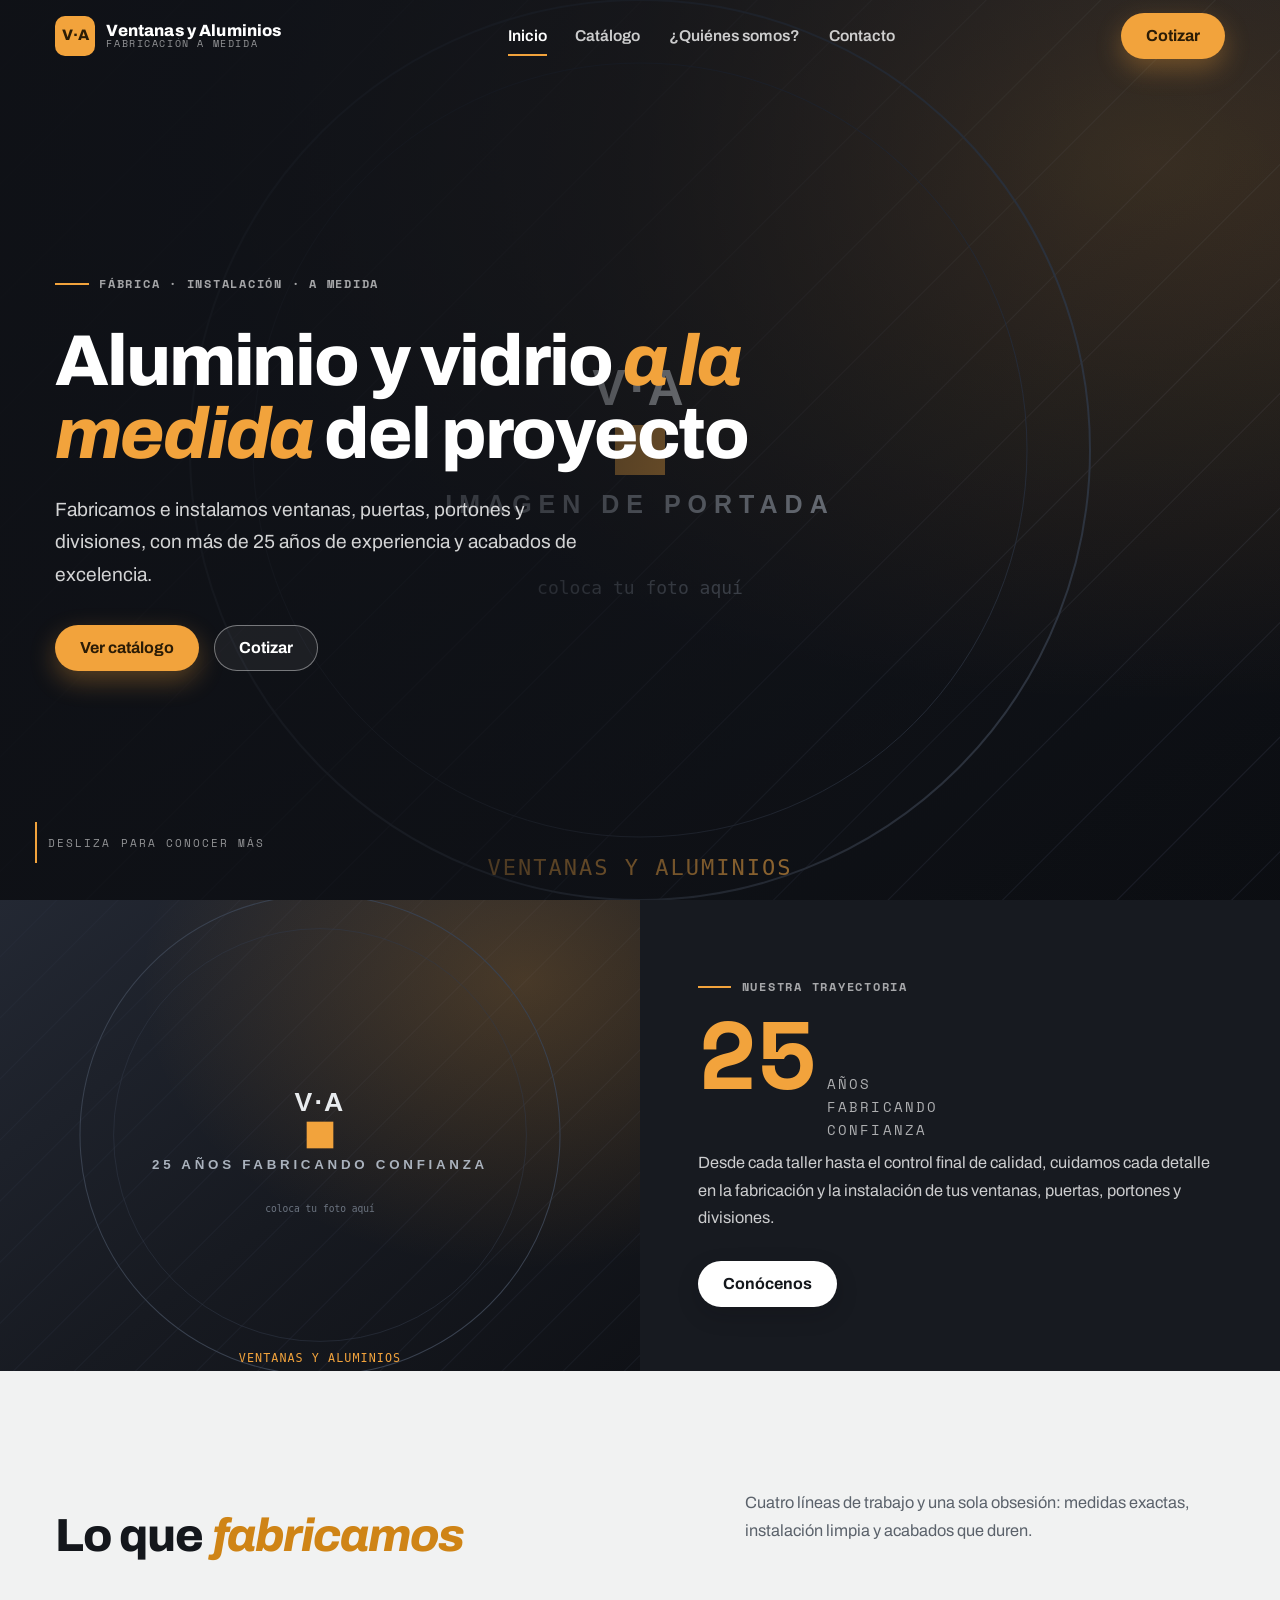
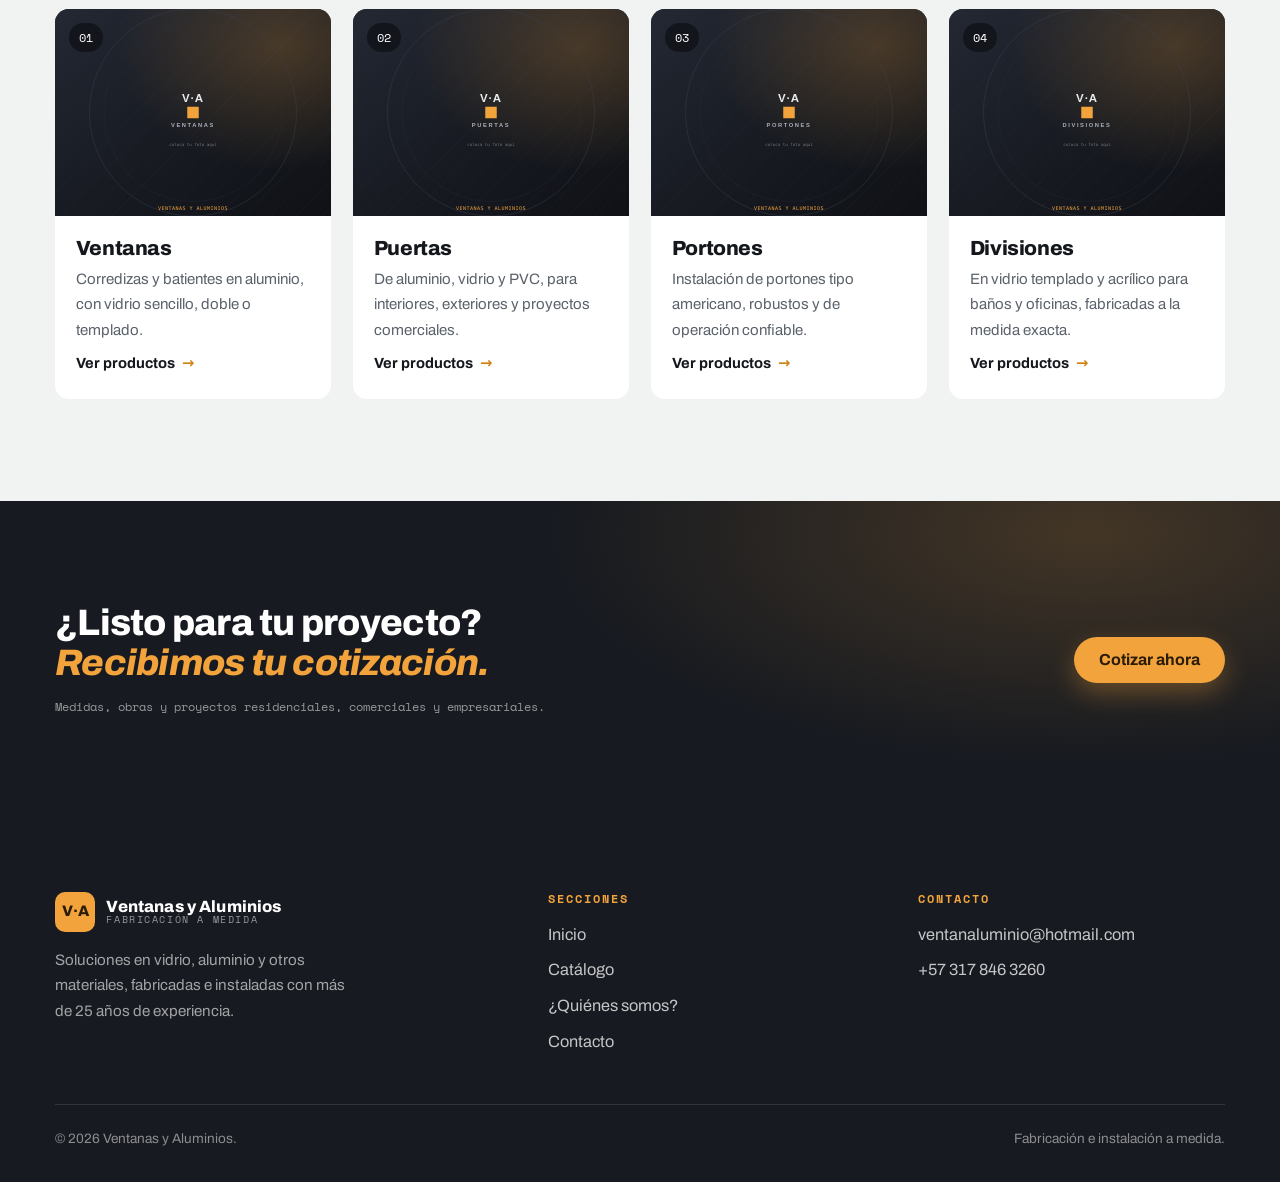
==== index.html @ a55bbc1a "Sitio público: páginas (Inicio, Catálogo, Quiénes somos, Contacto), estilos, contenido.json y placeh" ====
<!DOCTYPE html>
<html lang="es">
<head>
  <meta charset="UTF-8">
  <meta name="viewport" content="width=device-width, initial-scale=1.0">
  <title>Ventanas y Aluminios — Fabricación e instalación a medida</title>
  <meta name="description" content="Fabricamos e instalamos ventanas, puertas, portones y divisiones en aluminio y vidrio. Más de 25 años de experiencia.">
  <link rel="icon" type="image/svg+xml" href="img/hero.svg">
  <link rel="stylesheet" href="css/estilos.css">
</head>
<body>

  <header class="cabecera" id="cabecera">
    <div class="contenedor cabecera__interior">
      <a class="marca" href="index.html" aria-label="Ventanas y Aluminios — Inicio">
        <span class="marca__simbolo">V·A</span>
        <span class="marca__texto">
          <span class="marca__nombre">Ventanas y Aluminios</span>
          <span class="marca__eslogan">Fabricación a medida</span>
        </span>
      </a>
      <nav class="nav" aria-label="Principal">
        <a class="nav__enlace" href="index.html">Inicio</a>
        <a class="nav__enlace" href="catalogo.html">Catálogo</a>
        <a class="nav__enlace" href="quienes-somos.html">¿Quiénes somos?</a>
        <a class="nav__enlace" href="contacto.html">Contacto</a>
      </nav>
      <div class="cabecera__acciones">
        <a class="btn btn--principal cabecera__cta" href="contacto.html">Cotizar</a>
        <button class="boton-menu" type="button" aria-label="Abrir menú">
          <span class="boton-menu__linea"></span>
        </button>
      </div>
    </div>
  </header>

  <nav class="menu-movil" aria-label="Menú móvil">
    <a class="menu-movil__enlace" href="index.html"><span class="menu-movil__num">01</span>Inicio</a>
    <a class="menu-movil__enlace" href="catalogo.html"><span class="menu-movil__num">02</span>Catálogo</a>
    <a class="menu-movil__enlace" href="quienes-somos.html"><span class="menu-movil__num">03</span>¿Quiénes somos?</a>
    <a class="menu-movil__enlace" href="contacto.html"><span class="menu-movil__num">04</span>Contacto</a>
    <div class="menu-movil__pie">
      <a href="mailto:ventanaluminio@hotmail.com">ventanaluminio@hotmail.com</a>
      <a href="tel:+573178463260">+57 317 846 3260</a>
    </div>
  </nav>

  <main>
    <section class="hero" id="inicio">
      <div class="hero__media">
        <img class="hero__img" data-img="inicio.hero" alt="Portada: fabricación e instalación de ventanas y aluminio" fetchpriority="high">
        <div class="hero__velo"></div>
      </div>
      <div class="contenedor">
        <div class="hero__contenido">
          <p class="etiqueta etiqueta--claro animar-entrada">Fábrica · Instalación · A medida</p>
          <h1 class="hero__titulo animar-entrada" style="animation-delay:.08s">Aluminio y vidrio <em>a la medida</em> del proyecto</h1>
          <p class="hero__bajada animar-entrada" style="animation-delay:.16s">Fabricamos e instalamos ventanas, puertas, portones y divisiones, con más de 25 años de experiencia y acabados de excelencia.</p>
          <div class="hero__ctas animar-entrada" style="animation-delay:.24s">
            <a class="btn btn--principal" href="catalogo.html">Ver catálogo</a>
            <a class="btn btn--borde-claro" href="contacto.html">Cotizar</a>
          </div>
        </div>
      </div>
      <p class="hero__pista">Desliza para conocer más</p>
    </section>

    <section class="franja">
      <div class="franja__rejilla">
        <div class="franja__media reveal">
          <img class="franja__img" data-img="inicio.confianza" alt="Nuestro taller y trayectoria de 25 años">
        </div>
        <div class="franja__cuerpo reveal">
          <p class="etiqueta etiqueta--claro">Nuestra trayectoria</p>
          <div class="franja__numero">
            <b>25</b>
            <span>años fabricando confianza</span>
          </div>
          <p class="franja__texto">Desde cada taller hasta el control final de calidad, cuidamos cada detalle en la fabricación y la instalación de tus ventanas, puertas, portones y divisiones.</p>
          <div class="hero__ctas" style="margin-top:1.8rem">
            <a class="btn btn--claro" href="quienes-somos.html">Conócenos</a>
          </div>
        </div>
      </div>
    </section>

    <section class="espacio-seccion">
      <div class="contenedor">
        <div class="seccion-titulo reveal">
          <h2>Lo que <em>fabricamos</em></h2>
          <div class="seccion-titulo__info">
            <p>Cuatro líneas de trabajo y una sola obsesión: medidas exactas, instalación limpia y acabados que duren.</p>
          </div>
        </div>

        <div class="rejilla-servicios">
          <article class="tarjeta-servicio reveal">
            <a class="tarjeta-servicio__media" href="catalogo.html#ventanas">
              <img class="tarjeta-servicio__img" data-img="inicio.tarjetas.ventanas" alt="Ventanas de aluminio y vidrio" loading="lazy">
              <span class="tarjeta-servicio__num">01</span>
            </a>
            <div class="tarjeta-servicio__cuerpo">
              <h3>Ventanas</h3>
              <p>Corredizas y batientes en aluminio, con vidrio sencillo, doble o templado.</p>
              <a class="tarjeta-servicio__link" href="catalogo.html#ventanas">
                Ver productos <span class="flecha-cta">→</span>
              </a>
            </div>
          </article>

          <article class="tarjeta-servicio reveal">
            <a class="tarjeta-servicio__media" href="catalogo.html#puertas">
              <img class="tarjeta-servicio__img" data-img="inicio.tarjetas.puertas" alt="Puertas de aluminio, vidrio y PVC" loading="lazy">
              <span class="tarjeta-servicio__num">02</span>
            </a>
            <div class="tarjeta-servicio__cuerpo">
              <h3>Puertas</h3>
              <p>De aluminio, vidrio y PVC, para interiores, exteriores y proyectos comerciales.</p>
              <a class="tarjeta-servicio__link" href="catalogo.html#puertas">
                Ver productos <span class="flecha-cta">→</span>
              </a>
            </div>
          </article>

          <article class="tarjeta-servicio reveal">
            <a class="tarjeta-servicio__media" href="catalogo.html#portones">
              <img class="tarjeta-servicio__img" data-img="inicio.tarjetas.portones" alt="Portones de instalación tipo americano" loading="lazy">
              <span class="tarjeta-servicio__num">03</span>
            </a>
            <div class="tarjeta-servicio__cuerpo">
              <h3>Portones</h3>
              <p>Instalación de portones tipo americano, robustos y de operación confiable.</p>
              <a class="tarjeta-servicio__link" href="catalogo.html#portones">
                Ver productos <span class="flecha-cta">→</span>
              </a>
            </div>
          </article>

          <article class="tarjeta-servicio reveal">
            <a class="tarjeta-servicio__media" href="catalogo.html#divisiones">
              <img class="tarjeta-servicio__img" data-img="inicio.tarjetas.divisiones" alt="Divisiones para baños y oficinas" loading="lazy">
              <span class="tarjeta-servicio__num">04</span>
            </a>
            <div class="tarjeta-servicio__cuerpo">
              <h3>Divisiones</h3>
              <p>En vidrio templado y acrílico para baños y oficinas, fabricadas a la medida exacta.</p>
              <a class="tarjeta-servicio__link" href="catalogo.html#divisiones">
                Ver productos <span class="flecha-cta">→</span>
              </a>
            </div>
          </article>
        </div>
      </div>
    </section>

    <section class="cta-fuerte espacio-seccion">
      <div class="contenedor cta-fuerte__rejilla">
        <div class="reveal">
          <h2>¿Listo para tu proyecto? <em>Recibimos tu cotización.</em></h2>
          <p class="cta-fuerte__nota">Medidas, obras y proyectos residenciales, comerciales y empresariales.</p>
        </div>
        <a class="btn btn--principal reveal" href="contacto.html">Cotizar ahora</a>
      </div>
    </section>
  </main>

  <footer class="pie">
    <div class="contenedor">
      <div class="pie__rejilla">
        <div class="pie__marca">
          <a class="marca" href="index.html">
            <span class="marca__simbolo">V·A</span>
            <span class="marca__texto">
              <span class="marca__nombre">Ventanas y Aluminios</span>
              <span class="marca__eslogan">Fabricación a medida</span>
            </span>
          </a>
          <p>Soluciones en vidrio, aluminio y otros materiales, fabricadas e instaladas con más de 25 años de experiencia.</p>
        </div>
        <div>
          <h4>Secciones</h4>
          <div class="pie__enlaces">
            <a href="index.html">Inicio</a>
            <a href="catalogo.html">Catálogo</a>
            <a href="quienes-somos.html">¿Quiénes somos?</a>
            <a href="contacto.html">Contacto</a>
          </div>
        </div>
        <div>
          <h4>Contacto</h4>
          <div class="pie__enlaces">
            <a href="mailto:ventanaluminio@hotmail.com">ventanaluminio@hotmail.com</a>
            <a href="tel:+573178463260">+57 317 846 3260</a>
          </div>
        </div>
      </div>
      <div class="pie__linea">
        <span>© <span id="anio"></span> Ventanas y Aluminios.</span>
        <span>Fabricación e instalación a medida.</span>
      </div>
    </div>
  </footer>

  <script src="js/datos.js"></script>
  <script src="js/sitio.js"></script>
  <script>
    document.getElementById('anio').textContent = new Date().getFullYear();
  </script>
</body>
</html>
---- css/estilos.css ----
/* =========================================================
   Ventanas y Aluminios — Estilos del sitio
   ========================================================= */

/* ---------- Fuentes autoalojadas ---------- */
@font-face {
  font-family: 'Archivo';
  font-style: normal;
  font-weight: 100 900;
  font-stretch: 100%;
  font-display: swap;
  src: url('fonts/archivo-regular-var.woff2') format('woff2');
}
@font-face {
  font-family: 'Archivo';
  font-style: italic;
  font-weight: 100 900;
  font-stretch: 100%;
  font-display: swap;
  src: url('fonts/archivo-italic-var.woff2') format('woff2');
}
@font-face {
  font-family: 'Space Mono';
  font-style: normal;
  font-weight: 400;
  font-display: swap;
  src: url('fonts/spacemono-regular-400.woff2') format('woff2');
}
@font-face {
  font-family: 'Space Mono';
  font-style: normal;
  font-weight: 700;
  font-display: swap;
  src: url('fonts/spacemono-regular-700.woff2') format('woff2');
}

/* ---------- Tokens ---------- */
:root {
  --ink: #171a20;
  --ink-2: #1e222a;
  --ink-3: #272c36;
  --line-dark: #343b47;
  --paper: #f1f2f2;
  --paper-2: #fafbfb;
  --white: #ffffff;
  --text: #14171c;
  --muted: #5b626b;
  --accent: #f2a33c;
  --accent-deep: #cf8416;
  --accent-ink: #2b1c06;
  --on-accent: #241a05;
  --sans: 'Archivo', system-ui, -apple-system, 'Segoe UI', Roboto, Arial, sans-serif;
  --mono: 'Space Mono', 'Courier New', monospace;
  --r-sm: 10px;
  --r-md: 14px;
  --r-lg: 22px;
  --pill: 999px;
  --sh-card: 0 1px 2px rgba(20, 23, 28, 0.05), 0 10px 28px rgba(20, 23, 28, 0.08);
  --sh-pop: 0 2px 6px rgba(10, 12, 16, 0.14), 0 24px 60px rgba(10, 12, 16, 0.3);
  --wrap: 1240px;
  --header-h: 72px;
}

/* ---------- Reset ---------- */
*,
*::before,
*::after {
  box-sizing: border-box;
}
html {
  -webkit-text-size-adjust: 100%;
  scroll-behavior: smooth;
}
body {
  margin: 0;
  font-family: var(--sans);
  font-size: 1.02rem;
  line-height: 1.7;
  color: var(--text);
  background: var(--paper);
  -webkit-font-smoothing: antialiased;
  text-rendering: optimizeLegibility;
}
img {
  max-width: 100%;
  display: block;
}
a {
  color: inherit;
  text-decoration: none;
}
button {
  font-family: inherit;
  cursor: pointer;
}
::selection {
  background: var(--accent);
  color: var(--accent-ink);
}

h1, h2, h3, h4 {
  margin: 0;
  line-height: 1.08;
  letter-spacing: -0.02em;
  font-weight: 800;
}

/* ---------- Utilidades ---------- */
.contenedor {
  width: 100%;
  max-width: var(--wrap);
  margin-inline: auto;
  padding-inline: clamp(1.1rem, 4vw, 2.2rem);
}
.espacio-seccion {
  padding-block: clamp(3.4rem, 8vw, 6.5rem);
}
.en-mono {
  font-family: var(--mono);
}

.etiqueta {
  display: inline-flex;
  align-items: center;
  gap: 0.65rem;
  font-family: var(--mono);
  font-size: 0.78rem;
  font-weight: 700;
  letter-spacing: 0.14em;
  text-transform: uppercase;
  color: var(--muted);
}
.etiqueta::before {
  content: "";
  width: 2.1rem;
  height: 2px;
  background: var(--accent);
}
.etiqueta--claro {
  color: rgba(255, 255, 255, 0.62);
}

/* ---------- Botones ---------- */
.btn {
  display: inline-flex;
  align-items: center;
  justify-content: center;
  gap: 0.55rem;
  padding: 0.82rem 1.5rem;
  border-radius: var(--pill);
  font-weight: 700;
  font-size: 1rem;
  line-height: 1.1;
  border: 1.5px solid transparent;
  transition: transform 0.18s cubic-bezier(0.16, 1, 0.3, 1), box-shadow 0.18s, background 0.18s, color 0.18s, border-color 0.18s;
  white-space: nowrap;
}
.btn:active {
  transform: scale(0.985);
}
.btn--principal {
  background: var(--accent);
  color: var(--accent-ink);
  box-shadow: 0 10px 26px rgba(242, 163, 60, 0.32);
}
.btn--principal:hover {
  background: #f6ae4f;
  transform: translateY(-2px);
}
.btn--claro {
  background: var(--white);
  color: var(--text);
  box-shadow: 0 8px 22px rgba(10, 12, 16, 0.18);
}
.btn--claro:hover {
  transform: translateY(-2px);
}
.btn--borde-claro {
  color: var(--white);
  border-color: rgba(255, 255, 255, 0.4);
  background: rgba(255, 255, 255, 0.06);
  backdrop-filter: blur(6px);
}
.btn--borde-claro:hover {
  background: rgba(255, 255, 255, 0.14);
  border-color: rgba(255, 255, 255, 0.7);
}
.btn--borde {
  color: var(--text);
  border-color: #c9cdd1;
  background: transparent;
}
.btn--borde:hover {
  border-color: var(--text);
}
.flecha-cta span {
  transition: transform 0.18s cubic-bezier(0.16, 1, 0.3, 1);
}
.flecha-cta:hover span,
a:hover > .flecha-cta span {
  transform: translateX(4px);
}

/* ---------- Header ---------- */
.cabecera {
  position: fixed;
  inset: 0 0 auto 0;
  z-index: 60;
  height: var(--header-h);
  transition: background 0.25s, border-color 0.25s, height 0.25s;
  border-bottom: 1px solid transparent;
}
.cabecera--scrolled {
  background: rgba(23, 26, 32, 0.92);
  backdrop-filter: blur(12px);
  -webkit-backdrop-filter: blur(12px);
  border-bottom-color: rgba(255, 255, 255, 0.09);
}
.cabecera__interior {
  height: var(--header-h);
  display: flex;
  align-items: center;
  justify-content: space-between;
  gap: 1.5rem;
}
.marca {
  display: inline-flex;
  align-items: center;
  gap: 0.7rem;
  color: var(--white);
}
.marca__simbolo {
  width: 40px;
  height: 40px;
  display: grid;
  place-items: center;
  background: var(--accent);
  color: var(--accent-ink);
  font-family: var(--sans);
  font-weight: 800;
  font-size: 0.95rem;
  border-radius: var(--r-sm);
  letter-spacing: -0.02em;
}
.marca__texto {
  display: flex;
  flex-direction: column;
  line-height: 1.05;
}
.marca__nombre {
  font-weight: 800;
  font-size: 1.02rem;
  letter-spacing: 0.01em;
}
.marca__eslogan {
  font-family: var(--mono);
  font-size: 0.62rem;
  letter-spacing: 0.16em;
  text-transform: uppercase;
  color: rgba(255, 255, 255, 0.55);
}
.nav {
  display: flex;
  align-items: center;
  gap: 1.8rem;
}
.nav__enlace {
  color: rgba(255, 255, 255, 0.78);
  font-weight: 600;
  font-size: 0.98rem;
  position: relative;
  padding-block: 0.4rem;
  transition: color 0.18s;
}
.nav__enlace:hover {
  color: var(--white);
}
.nav__enlace::after {
  content: "";
  position: absolute;
  left: 0;
  right: 100%;
  bottom: 0;
  height: 2px;
  background: var(--accent);
  transition: right 0.25s cubic-bezier(0.16, 1, 0.3, 1);
}
.nav__enlace:hover::after {
  right: 0;
}
.nav__enlace--activo {
  color: var(--white);
}
.nav__enlace--activo::after {
  right: 0;
}
.cabecera__acciones {
  display: flex;
  align-items: center;
  gap: 0.9rem;
}
.boton-menu {
  display: none;
  background: none;
  border: 1.5px solid rgba(255, 255, 255, 0.28);
  border-radius: var(--r-sm);
  width: 44px;
  height: 44px;
  align-items: center;
  justify-content: center;
}
.boton-menu__linea {
  position: relative;
  width: 20px;
  height: 2px;
  background: var(--white);
}
.boton-menu__linea::before,
.boton-menu__linea::after {
  content: "";
  position: absolute;
  left: 0;
  width: 20px;
  height: 2px;
  background: var(--white);
  transition: transform 0.2s;
}
.boton-menu__linea::before {
  top: -6px;
}
.boton-menu__linea::after {
  top: 6px;
}
.boton-menu--abierto .boton-menu__linea {
  background: transparent;
}
.boton-menu--abierto .boton-menu__linea::before {
  transform: translateY(6px) rotate(45deg);
}
.boton-menu--abierto .boton-menu__linea::after {
  transform: translateY(-6px) rotate(-45deg);
}

/* ---------- Menú móvil ---------- */
.menu-movil {
  position: fixed;
  inset: 0;
  z-index: 55;
  background: var(--ink);
  color: var(--white);
  display: flex;
  flex-direction: column;
  justify-content: center;
  padding: 2rem clamp(1.4rem, 7vw, 4rem);
  opacity: 0;
  visibility: hidden;
  transition: opacity 0.28s cubic-bezier(0.16, 1, 0.3, 1), visibility 0.28s;
}
.menu-movil--abierto {
  opacity: 1;
  visibility: visible;
}
.menu-movil__enlace {
  font-size: clamp(1.9rem, 7vw, 3rem);
  font-weight: 800;
  letter-spacing: -0.02em;
  padding-block: 0.4rem;
  display: flex;
  align-items: baseline;
  gap: 0.9rem;
  border-bottom: 1px solid rgba(255, 255, 255, 0.1);
  transition: color 0.18s, padding-left 0.25s;
}
.menu-movil__enlace:hover {
  color: var(--accent);
  padding-left: 0.5rem;
}
.menu-movil__num {
  font-family: var(--mono);
  font-size: 0.75rem;
  color: var(--accent);
}
.menu-movil__pie {
  margin-top: 2.5rem;
  display: flex;
  gap: 1.6rem;
  flex-wrap: wrap;
}
.menu-movil__pie a {
  font-weight: 700;
  color: rgba(255, 255, 255, 0.85);
}

/* ---------- Hero (Inicio) ---------- */
.hero {
  position: relative;
  min-height: 100dvh;
  display: flex;
  align-items: center;
  color: var(--white);
  overflow: hidden;
  background: var(--ink);
}
.hero__media {
  position: absolute;
  inset: 0;
}
.hero__img {
  width: 100%;
  height: 100%;
  object-fit: cover;
  filter: saturate(0.9) contrast(1.05);
}
.hero__velo {
  position: absolute;
  inset: 0;
  background:
    linear-gradient(100deg, rgba(14, 16, 21, 0.94) 0%, rgba(14, 16, 21, 0.72) 45%, rgba(14, 16, 21, 0.25) 78%, rgba(14, 16, 21, 0.12) 100%);
}
.hero__contenido {
  position: relative;
  padding-top: calc(var(--header-h) + 2rem);
  padding-bottom: 4.5rem;
  max-width: 46rem;
}
.hero__titulo {
  font-size: clamp(2.55rem, 6.4vw, 4.5rem);
  line-height: 1.02;
  letter-spacing: -0.03em;
  margin: 1.1rem 0 1.4rem;
  text-wrap: balance;
}
.hero__titulo em {
  font-style: italic;
  color: var(--accent);
}
.hero__bajada {
  font-size: clamp(1.05rem, 1.6vw, 1.2rem);
  color: rgba(255, 255, 255, 0.82);
  max-width: 34rem;
  margin: 0 0 2.1rem;
}
.hero__ctas {
  display: flex;
  flex-wrap: wrap;
  gap: 0.9rem;
}
.hero__pista {
  position: absolute;
  left: clamp(1.1rem, 4vw, 2.2rem);
  bottom: 1.6rem;
  display: flex;
  align-items: center;
  gap: 0.7rem;
  font-family: var(--mono);
  font-size: 0.7rem;
  letter-spacing: 0.18em;
  text-transform: uppercase;
  color: rgba(255, 255, 255, 0.55);
}
.hero__pista::before {
  content: "";
  width: 2px;
  height: 2.6rem;
  background: var(--accent);
}

/* ---------- Entrada con animación ---------- */
@keyframes subir {
  from {
    opacity: 0;
    transform: translateY(22px);
  }
  to {
    opacity: 1;
    transform: translateY(0);
  }
}
.animar-entrada {
  animation: subir 0.8s cubic-bezier(0.16, 1, 0.3, 1) both;
}

/* ---------- Franja 25 años ---------- */
.franja {
  background: var(--ink);
  color: var(--white);
  overflow: hidden;
}
.franja__rejilla {
  display: grid;
  grid-template-columns: 1fr 1fr;
  align-items: stretch;
}
.franja__media {
  position: relative;
  min-height: 340px;
}
.franja__img {
  position: absolute;
  inset: 0;
  width: 100%;
  height: 100%;
  object-fit: cover;
}
.franja__cuerpo {
  padding: clamp(2.4rem, 5vw, 4.5rem) clamp(1.4rem, 4.5vw, 4.5rem);
  display: flex;
  flex-direction: column;
  justify-content: center;
}
.franja__numero {
  display: flex;
  align-items: baseline;
  gap: 0.7rem;
  margin-bottom: 0.4rem;
}
.franja__numero b {
  font-family: var(--mono);
  font-weight: 700;
  font-size: clamp(4rem, 8vw, 6rem);
  line-height: 0.9;
  color: var(--accent);
}
.franja__numero span {
  font-family: var(--mono);
  font-size: 0.85rem;
  letter-spacing: 0.16em;
  text-transform: uppercase;
  color: rgba(255, 255, 255, 0.65);
  max-width: 9rem;
}
.franja__texto {
  color: rgba(255, 255, 255, 0.78);
  max-width: 34rem;
  margin: 0;
}

/* ---------- Cabecera de sección ---------- */
.seccion-titulo {
  display: flex;
  align-items: flex-end;
  justify-content: space-between;
  gap: 2rem;
  margin-bottom: clamp(2rem, 4vw, 3rem);
}
.seccion-titulo h2 {
  font-size: clamp(1.9rem, 3.8vw, 2.9rem);
  max-width: 16ch;
  text-wrap: balance;
}
.seccion-titulo h2 em {
  font-style: italic;
  color: var(--accent-deep);
}
.seccion-titulo__info {
  max-width: 30rem;
  color: var(--muted);
}
.seccion-titulo__enlace {
  font-weight: 700;
  white-space: nowrap;
  display: inline-flex;
  align-items: center;
  gap: 0.5rem;
  color: var(--text);
  border-bottom: 2px solid var(--accent);
  padding-bottom: 0.15rem;
}
.seccion-titulo--centro {
  flex-direction: column;
  align-items: flex-start;
}

/* ---------- Tarjetas de servicio (grid Inicio) ---------- */
.rejilla-servicios {
  display: grid;
  grid-template-columns: repeat(4, 1fr);
  gap: 1.4rem;
}
.tarjeta-servicio {
  display: flex;
  flex-direction: column;
  background: var(--white);
  border-radius: var(--r-md);
  overflow: hidden;
  transition: transform 0.3s cubic-bezier(0.16, 1, 0.3, 1), box-shadow 0.3s;
}
.tarjeta-servicio:hover {
  transform: translateY(-6px);
  box-shadow: var(--sh-pop);
}
.tarjeta-servicio__media {
  position: relative;
  aspect-ratio: 4 / 3;
  overflow: hidden;
  background: var(--ink-3);
}
.tarjeta-servicio__img {
  width: 100%;
  height: 100%;
  object-fit: cover;
  transition: transform 0.6s cubic-bezier(0.16, 1, 0.3, 1);
}
.tarjeta-servicio:hover .tarjeta-servicio__img {
  transform: scale(1.06);
}
.tarjeta-servicio__num {
  position: absolute;
  top: 0.9rem;
  left: 0.9rem;
  font-family: var(--mono);
  font-size: 0.72rem;
  color: var(--white);
  background: rgba(14, 16, 21, 0.72);
  backdrop-filter: blur(4px);
  padding: 0.28rem 0.6rem;
  border-radius: var(--pill);
}
.tarjeta-servicio__cuerpo {
  padding: 1.3rem 1.3rem 1.4rem;
  display: flex;
  flex-direction: column;
  gap: 0.5rem;
  flex: 1;
}
.tarjeta-servicio h3 {
  font-size: 1.28rem;
}
.tarjeta-servicio p {
  color: var(--muted);
  font-size: 0.94rem;
  margin: 0;
  flex: 1;
}
.tarjeta-servicio__link {
  font-weight: 700;
  font-size: 0.92rem;
  display: inline-flex;
  align-items: center;
  gap: 0.45rem;
  color: var(--text);
}
.tarjeta-servicio__link span {
  color: var(--accent-deep);
  transition: transform 0.18s cubic-bezier(0.16, 1, 0.3, 1);
}
.tarjeta-servicio:hover .tarjeta-servicio__link span {
  transform: translateX(4px);
}

/* ---------- Intro oscura de páginas interiores ---------- */
.intro {
  position: relative;
  padding-top: calc(var(--header-h) + clamp(3rem, 7vw, 5.5rem));
  padding-bottom: clamp(2.6rem, 6vw, 4.5rem);
  background: var(--ink);
  color: var(--white);
  overflow: hidden;
}
.intro__img {
  position: absolute;
  inset: 0;
  width: 100%;
  height: 100%;
  object-fit: cover;
  opacity: 0.2;
  filter: saturate(0.8);
}
.intro__velo {
  position: absolute;
  inset: 0;
  background: radial-gradient(90% 130% at 80% 0%, rgba(242, 163, 60, 0.14), transparent 55%), linear-gradient(120deg, rgba(23, 26, 32, 0.9), rgba(23, 26, 32, 0.35));
}
.intro__contenido {
  position: relative;
}
.intro h1 {
  font-size: clamp(2.1rem, 5vw, 3.4rem);
  letter-spacing: -0.03em;
  margin-top: 1rem;
  text-wrap: balance;
  max-width: 22ch;
}
.intro h1 em {
  font-style: italic;
  color: var(--accent);
}
.intro p {
  color: rgba(255, 255, 255, 0.8);
  max-width: 40ch;
  margin: 1.1rem 0 0;
}

/* ---------- Navegación interna (catálogo) ---------- */
.navegacion-sub {
  position: sticky;
  top: var(--header-h);
  z-index: 40;
  background: rgba(255, 255, 255, 0.92);
  backdrop-filter: blur(10px);
  -webkit-backdrop-filter: blur(10px);
  border-bottom: 1px solid var(--line-dark);
  border-color: #dde1e4;
}
.navegacion-sub__cinta {
  display: flex;
  gap: 0.4rem;
  overflow-x: auto;
  scrollbar-width: none;
  padding-block: 0.6rem;
}
.navegacion-sub__cinta::-webkit-scrollbar {
  display: none;
}
.navegacion-sub__enlace {
  font-weight: 700;
  font-size: 0.88rem;
  color: var(--muted);
  padding: 0.5rem 1rem;
  border-radius: var(--pill);
  white-space: nowrap;
  transition: background 0.18s, color 0.18s;
}
.navegacion-sub__enlace:hover {
  color: var(--text);
  background: #e8eaec;
}
.navegacion-sub__enlace--activo {
  background: var(--ink);
  color: var(--white);
}

/* ---------- Categorías de catálogo ---------- */
.categoria {
  margin-bottom: clamp(3rem, 6vw, 4.6rem);
}
.categoria__cabecera {
  display: flex;
  align-items: baseline;
  gap: 1rem;
  border-bottom: 2px solid var(--ink);
  padding-bottom: 0.7rem;
  margin-bottom: clamp(1.4rem, 3vw, 2rem);
}
.categoria__num {
  font-family: var(--mono);
  font-weight: 700;
  color: var(--accent-deep);
  font-size: 1.05rem;
}
.categoria__cabecera h2 {
  font-size: clamp(1.5rem, 3vw, 2.1rem);
}
.subcategoria {
  margin-bottom: 2.4rem;
}
.subcategoria__cabecera {
  display: flex;
  align-items: center;
  gap: 0.8rem;
  margin-bottom: 1rem;
}
.subcategoria__cabecera h3 {
  font-size: 1.12rem;
}
.subcategoria__nota {
  font-family: var(--mono);
  font-size: 0.7rem;
  letter-spacing: 0.1em;
  text-transform: uppercase;
  color: var(--muted);
  background: #e6e9ea;
  border-radius: var(--pill);
  padding: 0.22rem 0.65rem;
}

/* ---------- Carrusel ---------- */
.carrusel {
  position: relative;
}
.carrusel__marco {
  position: relative;
  aspect-ratio: 4 / 3;
  border-radius: var(--r-md);
  overflow: hidden;
  background: var(--ink-3);
}
.carrusel__pista {
  position: absolute;
  inset: 0;
  display: flex;
  transition: transform 0.5s cubic-bezier(0.16, 1, 0.3, 1);
}
.carrusel__diapositiva {
  flex: 0 0 100%;
  position: relative;
}
.carrusel__img {
  width: 100%;
  height: 100%;
  object-fit: cover;
}
.carrusel__flecha {
  position: absolute;
  top: 50%;
  transform: translateY(-50%);
  width: 46px;
  height: 46px;
  border: 1px solid rgba(255, 255, 255, 0.4);
  background: rgba(14, 16, 21, 0.55);
  backdrop-filter: blur(6px);
  -webkit-backdrop-filter: blur(6px);
  color: var(--white);
  border-radius: var(--pill);
  display: grid;
  place-items: center;
  font-size: 1.1rem;
  transition: background 0.18s, transform 0.18s;
  z-index: 5;
}
.carrusel__flecha:hover {
  background: var(--accent);
  color: var(--accent-ink);
  border-color: var(--accent);
}
.carrusel__flecha:active {
  transform: translateY(-50%) scale(0.95);
}
.carrusel__flecha--prev {
  left: 1rem;
}
.carrusel__flecha--next {
  right: 1rem;
}
.carrusel__pie {
  display: flex;
  align-items: center;
  justify-content: space-between;
  margin-top: 0.85rem;
}
.carrusel__puntos {
  display: flex;
  gap: 0.45rem;
}
.carrusel__punto {
  width: 8px;
  height: 8px;
  border-radius: var(--pill);
  background: #c9ced2;
  border: 0;
  padding: 0;
  transition: background 0.2s, width 0.2s;
}
.carrusel__punto--activo {
  background: var(--accent-deep);
  width: 24px;
}
.carrusel__contador {
  font-family: var(--mono);
  font-size: 0.78rem;
  color: var(--muted);
}

/* ---------- Quiénes somos ---------- */
.bloque-nosotros {
  display: grid;
  grid-template-columns: 1fr 1fr;
  gap: clamp(2rem, 5vw, 4.5rem);
  align-items: center;
}
.bloque-nosotros__media {
  position: relative;
  border-radius: var(--r-lg);
  overflow: hidden;
  aspect-ratio: 4 / 3;
  background: var(--ink-3);
  box-shadow: var(--sh-card);
}
.bloque-nosotros__img {
  width: 100%;
  height: 100%;
  object-fit: cover;
}
.bloque-nosotros__cinta {
  position: absolute;
  left: 1.1rem;
  bottom: 1.1rem;
  background: var(--accent);
  color: var(--accent-ink);
  font-family: var(--mono);
  font-size: 0.72rem;
  font-weight: 700;
  letter-spacing: 0.12em;
  text-transform: uppercase;
  border-radius: var(--pill);
  padding: 0.35rem 0.85rem;
}
.bloque-nosotros__cuerpo h2 {
  font-size: clamp(1.7rem, 3.4vw, 2.5rem);
  margin-bottom: 1.1rem;
  text-wrap: balance;
}
.bloque-nosotros__cuerpo h2 em {
  font-style: italic;
  color: var(--accent-deep);
}
.bloque-nosotros__cuerpo p {
  color: #3f454d;
  margin: 0 0 1rem;
}
.bloque-nosotros__cuerpo p:last-child {
  margin-bottom: 0;
}

/* Franja de experiencia (full) */
.experiencia {
  background: var(--ink);
  color: var(--white);
  position: relative;
  overflow: hidden;
}
.experiencia__img {
  position: absolute;
  inset: 0;
  width: 100%;
  height: 100%;
  object-fit: cover;
  opacity: 0.18;
}
.experiencia__rejilla {
  position: relative;
  display: grid;
  grid-template-columns: 1.2fr 1fr;
  gap: clamp(2rem, 5vw, 4rem);
  align-items: center;
}
.experiencia h2 {
  font-size: clamp(1.8rem, 3.4vw, 2.6rem);
  margin: 0 0 1.1rem;
}
.experiencia h2 em {
  font-style: italic;
  color: var(--accent);
}
.experiencia p {
  color: rgba(255, 255, 255, 0.78);
  margin: 0;
  max-width: 42ch;
}
.experiencia__datos {
  display: grid;
  gap: 0;
}
.experiencia__dato {
  display: flex;
  align-items: center;
  gap: 1.4rem;
  padding-block: 1.4rem;
  border-bottom: 1px solid rgba(255, 255, 255, 0.12);
}
.experiencia__dato:first-child {
  border-top: 1px solid rgba(255, 255, 255, 0.12);
}
.experiencia__dato b {
  font-family: var(--mono);
  font-weight: 700;
  font-size: clamp(1.7rem, 3vw, 2.2rem);
  color: var(--accent);
  min-width: 4.2rem;
}
.experiencia__dato span {
  color: rgba(255, 255, 255, 0.8);
  font-weight: 600;
}

/* Compromiso (figura completa) */
.compromiso {
  position: relative;
  border-radius: var(--r-lg);
  overflow: hidden;
  aspect-ratio: 21 / 10;
  min-height: 420px;
  display: flex;
  align-items: flex-end;
  color: var(--white);
  background: var(--ink);
}
.compromiso__img {
  position: absolute;
  inset: 0;
  width: 100%;
  height: 100%;
  object-fit: cover;
}
.compromiso__velo {
  position: absolute;
  inset: 0;
  background: linear-gradient(90deg, rgba(14, 16, 21, 0.88), rgba(14, 16, 21, 0.15) 70%);
}
.compromiso__cuerpo {
  position: relative;
  max-width: 34rem;
  padding: clamp(1.8rem, 4vw, 3rem);
}
.compromiso h2 {
  font-size: clamp(1.7rem, 3.4vw, 2.5rem);
  margin-bottom: 0.9rem;
}
.compromiso h2 em {
  font-style: italic;
  color: var(--accent);
}
.compromiso p {
  color: rgba(255, 255, 255, 0.85);
  margin: 0;
}

/* ---------- Contacto ---------- */
.contacto-fondo {
  position: relative;
}
.contacto-fondo__img {
  position: absolute;
  inset: 0;
  width: 100%;
  height: 100%;
  object-fit: cover;
  opacity: 0.14;
}
.contacto-fondo__velo {
  position: absolute;
  inset: 0;
  background: linear-gradient(180deg, var(--paper) 0%, rgba(241, 242, 242, 0.6) 100%);
}
.contacto-rejilla {
  position: relative;
  display: grid;
  grid-template-columns: 1.15fr 0.85fr;
  gap: clamp(2rem, 5vw, 4rem);
  align-items: center;
}
.contacto-rejilla h2 {
  font-size: clamp(1.8rem, 3.6vw, 2.7rem);
  margin-bottom: 1.1rem;
  text-wrap: balance;
}
.contacto-rejilla h2 em {
  font-style: italic;
  color: var(--accent-deep);
}
.contacto-rejilla__bajada {
  color: var(--muted);
  max-width: 40ch;
  margin: 0 0 1.8rem;
}
.tarjetas-contacto {
  display: grid;
  gap: 0.9rem;
}
.tarjeta-contacto {
  display: flex;
  align-items: center;
  gap: 1.1rem;
  background: var(--white);
  border-radius: var(--r-md);
  padding: 1.15rem 1.3rem;
  box-shadow: var(--sh-card);
  transition: transform 0.22s cubic-bezier(0.16, 1, 0.3, 1), box-shadow 0.22s;
}
.tarjeta-contacto:hover {
  transform: translateY(-3px);
  box-shadow: var(--sh-pop);
}
.tarjeta-contacto__icono {
  flex: 0 0 50px;
  width: 50px;
  height: 50px;
  border-radius: var(--r-sm);
  background: var(--ink);
  color: var(--accent);
  display: grid;
  place-items: center;
}
.tarjeta-contacto__icono svg {
  width: 22px;
  height: 22px;
}
.tarjeta-contacto__cuerpo {
  min-width: 0;
}
.tarjeta-contacto__cuerpo small {
  display: block;
  font-family: var(--mono);
  font-size: 0.7rem;
  letter-spacing: 0.12em;
  text-transform: uppercase;
  color: var(--muted);
  margin-bottom: 0.15rem;
}
.tarjeta-contacto__cuerpo b {
  font-size: 1.12rem;
  letter-spacing: -0.01em;
  word-break: break-all;
}
.panel-boton {
  background: var(--accent);
  color: var(--accent-ink);
  border: 0;
  border-radius: var(--pill);
  padding: 1.1rem 1.6rem;
  font-weight: 800;
  font-size: 1.06rem;
  display: inline-flex;
  align-items: center;
  justify-content: center;
  gap: 0.6rem;
  box-shadow: 0 12px 30px rgba(242, 163, 60, 0.35);
  transition: transform 0.18s, background 0.18s;
}
.panel-boton:hover {
  background: #f6ae4f;
  transform: translateY(-2px);
}
.panel-boton:active {
  transform: scale(0.985);
}

/* ---------- Franja de llamado final ---------- */
.cta-fuerte {
  background: var(--ink);
  color: var(--white);
  position: relative;
  overflow: hidden;
}
.cta-fuerte::before {
  content: "";
  position: absolute;
  inset: 0;
  background: radial-gradient(70% 120% at 85% 10%, rgba(242, 163, 60, 0.2), transparent 60%);
}
.cta-fuerte__rejilla {
  position: relative;
  display: flex;
  align-items: center;
  justify-content: space-between;
  gap: 2rem;
  flex-wrap: wrap;
}
.cta-fuerte h2 {
  font-size: clamp(1.6rem, 3.2vw, 2.3rem);
  max-width: 20ch;
  text-wrap: balance;
}
.cta-fuerte h2 em {
  font-style: italic;
  color: var(--accent);
}
.cta-fuerte__nota {
  font-family: var(--mono);
  font-size: 0.78rem;
  color: rgba(255, 255, 255, 0.55);
  margin: 0.8rem 0 0;
}

/* ---------- Footer ---------- */
.pie {
  background: var(--ink);
  color: rgba(255, 255, 255, 0.72);
  padding-block: clamp(3rem, 6vw, 4.5rem) 2rem;
}
.pie__rejilla {
  display: grid;
  grid-template-columns: 1.4fr 1fr 1fr;
  gap: clamp(2rem, 5vw, 4rem);
}
.pie__marca p {
  color: rgba(255, 255, 255, 0.6);
  max-width: 34ch;
  margin: 1rem 0 0;
  font-size: 0.95rem;
}
.pie h4 {
  font-family: var(--mono);
  font-size: 0.76rem;
  letter-spacing: 0.16em;
  text-transform: uppercase;
  color: var(--accent);
  margin: 0 0 1rem;
}
.pie__enlaces {
  display: grid;
  gap: 0.5rem;
}
.pie__enlaces a {
  color: rgba(255, 255, 255, 0.75);
  transition: color 0.18s;
}
.pie__enlaces a:hover {
  color: var(--white);
}
.pie__linea {
  margin-top: clamp(2rem, 4vw, 3rem);
  padding-top: 1.4rem;
  border-top: 1px solid rgba(255, 255, 255, 0.12);
  display: flex;
  justify-content: space-between;
  gap: 1rem;
  flex-wrap: wrap;
  font-size: 0.85rem;
  color: rgba(255, 255, 255, 0.5);
}

/* ---------- Revelar al hacer scroll ---------- */
.reveal {
  opacity: 0;
  transform: translateY(26px);
  transition: opacity 0.7s cubic-bezier(0.16, 1, 0.3, 1), transform 0.7s cubic-bezier(0.16, 1, 0.3, 1);
  will-change: opacity, transform;
}
.reveal--visible {
  opacity: 1;
  transform: translateY(0);
}

/* ---------- Responsive ---------- */
@media (max-width: 1080px) {
  .rejilla-servicios {
    grid-template-columns: repeat(2, 1fr);
    gap: 1.2rem;
  }
}
@media (max-width: 980px) {
  .franja__rejilla {
    grid-template-columns: 1fr;
  }
  .franja__media {
    min-height: 0;
    aspect-ratio: 3 / 2;
  }
  .bloque-nosotros {
    grid-template-columns: 1fr;
  }
  .experiencia__rejilla {
    grid-template-columns: 1fr;
  }
  .contacto-rejilla {
    grid-template-columns: 1fr;
  }
  .pie__rejilla {
    grid-template-columns: 1fr 1fr;
  }
}
@media (max-width: 860px) {
  .nav {
    display: none;
  }
  .cabecera__cta {
    display: none;
  }
  .boton-menu {
    display: inline-flex;
  }
}
@media (max-width: 640px) {
  .rejilla-servicios {
    grid-template-columns: 1fr;
  }
  .seccion-titulo {
    flex-direction: column;
    align-items: flex-start;
  }
  .compromiso {
    aspect-ratio: auto;
    min-height: 480px;
  }
  .pie__rejilla {
    grid-template-columns: 1fr;
  }
  .carrusel__flecha {
    width: 40px;
    height: 40px;
  }
}

/* ---------- Preferencias de movimiento ---------- */
@media (prefers-reduced-motion: reduce) {
  html {
    scroll-behavior: auto;
  }
  *,
  *::before,
  *::after {
    animation-duration: 0.01ms !important;
    animation-iteration-count: 1 !important;
    transition-duration: 0.01ms !important;
  }
  .reveal {
    opacity: 1;
    transform: none;
  }
  .animar-entrada {
    animation: none;
    opacity: 1;
  }
}
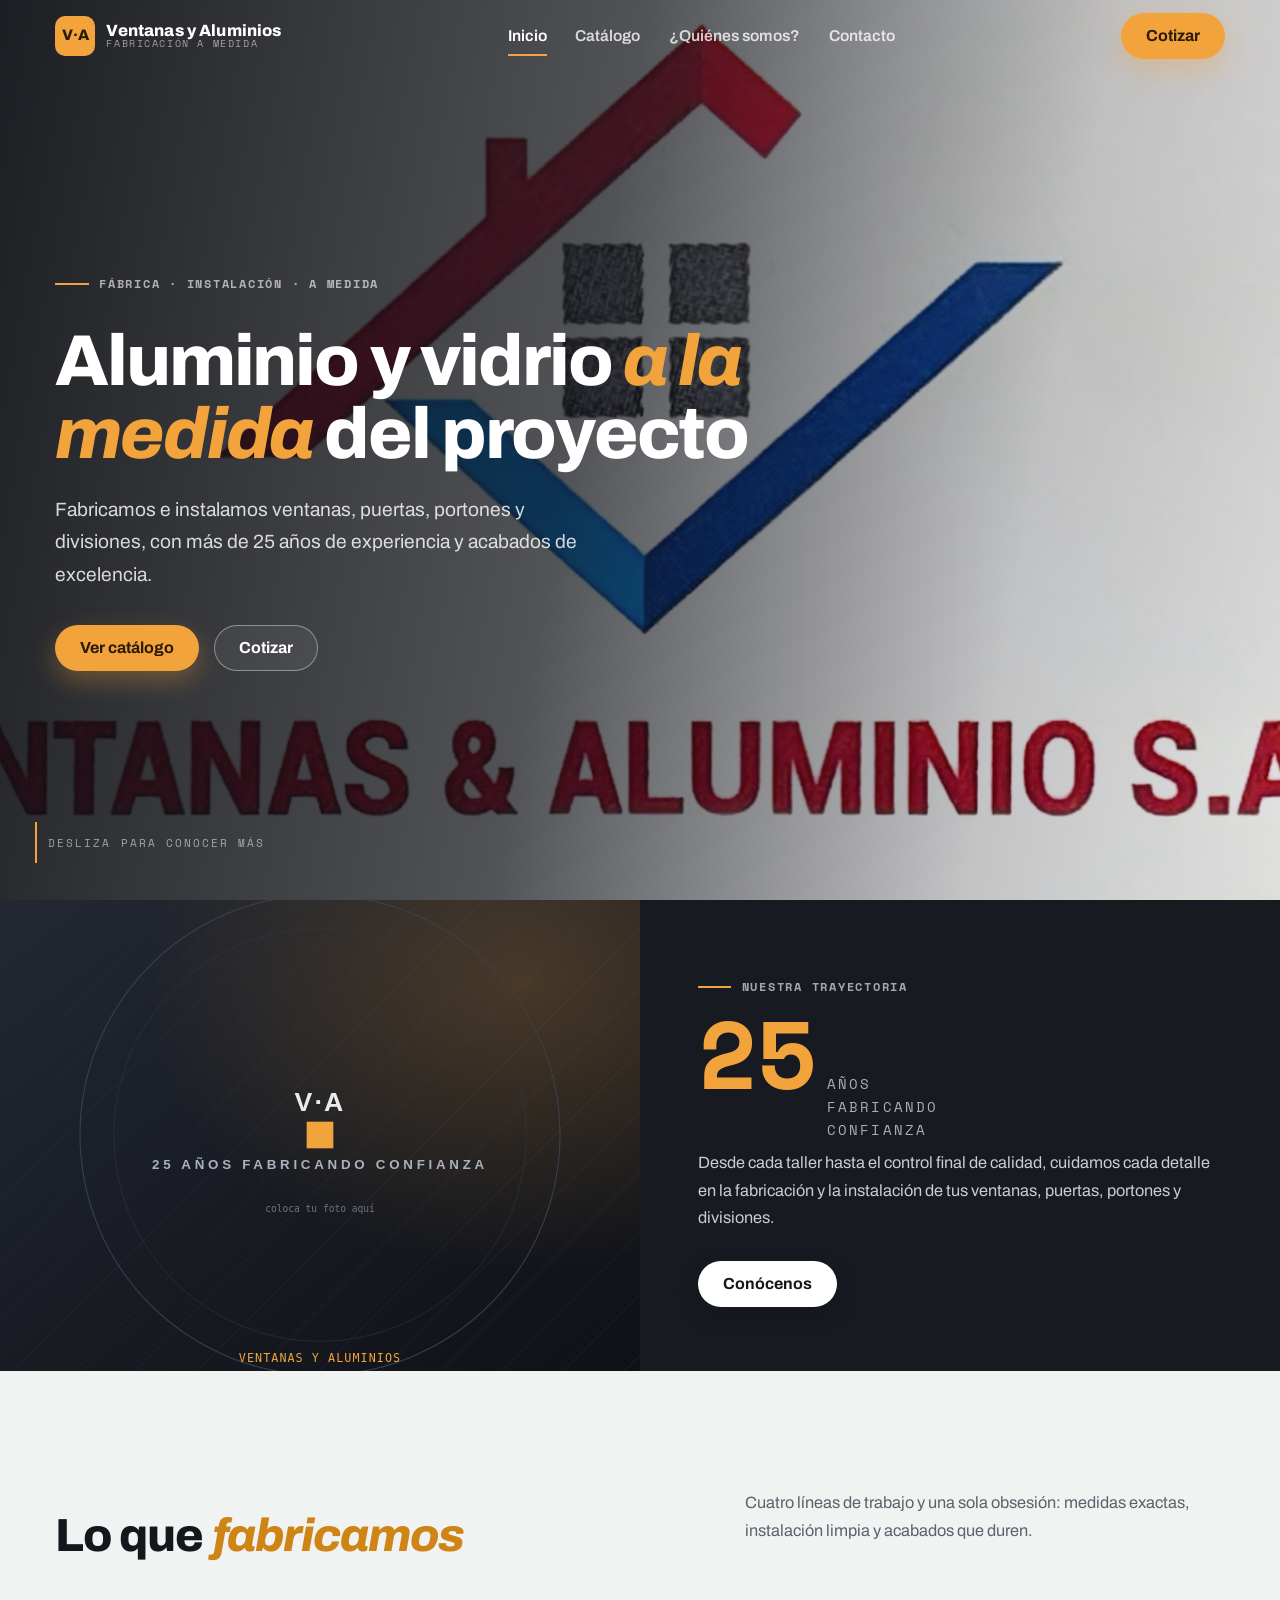
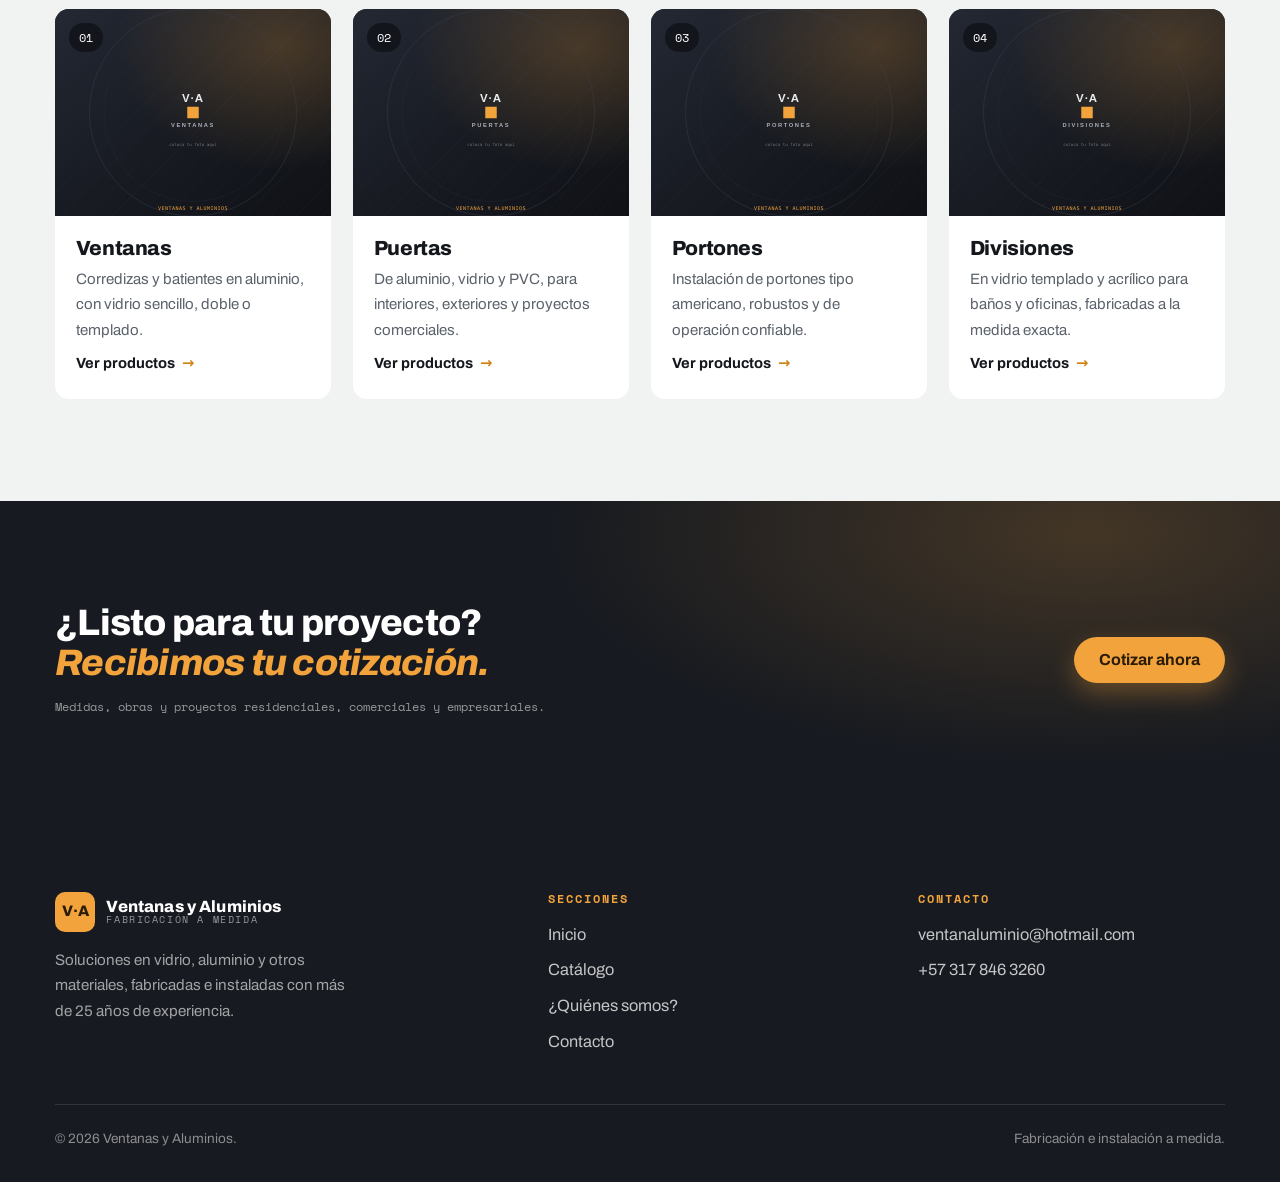
==== commit 46d5db33: "Panel: opcion de favicon (img/favicon.png) en inicio" ====
--- a/index.html
+++ b/index.html
@@ -5,7 +5,7 @@
   <meta name="viewport" content="width=device-width, initial-scale=1.0">
   <title>Ventanas y Aluminios — Fabricación e instalación a medida</title>
   <meta name="description" content="Fabricamos e instalamos ventanas, puertas, portones y divisiones en aluminio y vidrio. Más de 25 años de experiencia.">
-  <link rel="icon" type="image/svg+xml" href="img/hero.svg">
+  <link rel="icon" type="image/png" href="img/favicon.png">
   <link rel="stylesheet" href="css/estilos.css">
 </head>
 <body>
--- a/css/estilos.css
+++ b/css/estilos.css
@@ -774,91 +774,157 @@
   padding: 0.22rem 0.65rem;
 }
 
-/* ---------- Carrusel ---------- */
-.carrusel {
-  position: relative;
-}
-.carrusel__marco {
-  position: relative;
+/* ---------- Galería: cuadrícula ---------- */
+.galeria-rejilla {
+  display: grid;
+  grid-template-columns: repeat(4, 1fr);
+  gap: 1rem;
+}
+.galeria-item {
+  position: relative;
+  display: block;
+  padding: 0;
+  border: 0;
+  border-radius: var(--r-md);
   aspect-ratio: 4 / 3;
-  border-radius: var(--r-md);
   overflow: hidden;
   background: var(--ink-3);
-}
-.carrusel__pista {
-  position: absolute;
-  inset: 0;
-  display: flex;
-  transition: transform 0.5s cubic-bezier(0.16, 1, 0.3, 1);
-}
-.carrusel__diapositiva {
-  flex: 0 0 100%;
-  position: relative;
-}
-.carrusel__img {
+  cursor: zoom-in;
+}
+.galeria-item__img {
   width: 100%;
   height: 100%;
   object-fit: cover;
-}
-.carrusel__flecha {
+  display: block;
+  transition: transform 0.45s cubic-bezier(0.16, 1, 0.3, 1);
+}
+.galeria-item::after {
+  content: '';
+  position: absolute;
+  inset: 0;
+  background: linear-gradient(to top, rgba(14, 16, 21, 0.35), transparent 45%);
+  opacity: 0;
+  transition: opacity 0.25s;
+  pointer-events: none;
+}
+.galeria-item:hover::after,
+.galeria-item:focus-visible::after {
+  opacity: 1;
+}
+.galeria-item:hover .galeria-item__img,
+.galeria-item:focus-visible .galeria-item__img {
+  transform: scale(1.05);
+}
+.galeria-item:focus-visible {
+  outline: 2px solid var(--accent);
+  outline-offset: 3px;
+}
+
+/* ---------- Lightbox (ampliar imagen) ---------- */
+.lightbox {
+  position: fixed;
+  inset: 0;
+  z-index: 200;
+  display: grid;
+  place-items: center;
+  padding: clamp(1rem, 4vw, 3rem);
+}
+.lightbox[hidden] {
+  display: none;
+}
+.lightbox__fondo {
+  position: absolute;
+  inset: 0;
+  background: rgba(9, 11, 15, 0.92);
+  backdrop-filter: blur(6px);
+  -webkit-backdrop-filter: blur(6px);
+}
+.lightbox__marco {
+  position: relative;
+  margin: 0;
+  max-width: min(1200px, 92vw);
+  max-height: 88vh;
+  display: grid;
+}
+.lightbox__img {
+  display: block;
+  max-width: 100%;
+  max-height: 78vh;
+  width: auto;
+  height: auto;
+  border-radius: var(--r-md);
+  box-shadow: 0 30px 80px rgba(0, 0, 0, 0.6);
+}
+.lightbox__pie {
+  display: flex;
+  align-items: center;
+  justify-content: center;
+  gap: 1rem;
+  margin-top: 1rem;
+  font-family: var(--mono);
+  font-size: 0.8rem;
+  color: var(--paper-3);
+}
+.lightbox__contador {
+  color: var(--accent);
+}
+.lightbox__flecha {
   position: absolute;
   top: 50%;
   transform: translateY(-50%);
-  width: 46px;
-  height: 46px;
-  border: 1px solid rgba(255, 255, 255, 0.4);
-  background: rgba(14, 16, 21, 0.55);
-  backdrop-filter: blur(6px);
-  -webkit-backdrop-filter: blur(6px);
+  z-index: 2;
+  width: 52px;
+  height: 52px;
+  border: 1px solid rgba(255, 255, 255, 0.35);
+  background: rgba(255, 255, 255, 0.06);
   color: var(--white);
   border-radius: var(--pill);
   display: grid;
   place-items: center;
-  font-size: 1.1rem;
-  transition: background 0.18s, transform 0.18s;
-  z-index: 5;
-}
-.carrusel__flecha:hover {
+  font-size: 1.2rem;
+  cursor: pointer;
+  transition: background 0.18s, transform 0.18s, opacity 0.18s;
+}
+.lightbox__flecha:hover:not(:disabled) {
   background: var(--accent);
   color: var(--accent-ink);
   border-color: var(--accent);
 }
-.carrusel__flecha:active {
+.lightbox__flecha:active:not(:disabled) {
   transform: translateY(-50%) scale(0.95);
 }
-.carrusel__flecha--prev {
-  left: 1rem;
-}
-.carrusel__flecha--next {
-  right: 1rem;
-}
-.carrusel__pie {
-  display: flex;
-  align-items: center;
-  justify-content: space-between;
-  margin-top: 0.85rem;
-}
-.carrusel__puntos {
-  display: flex;
-  gap: 0.45rem;
-}
-.carrusel__punto {
-  width: 8px;
-  height: 8px;
+.lightbox__flecha:disabled {
+  opacity: 0.3;
+  cursor: default;
+}
+.lightbox__flecha--prev {
+  left: clamp(0.5rem, 2vw, 2rem);
+}
+.lightbox__flecha--next {
+  right: clamp(0.5rem, 2vw, 2rem);
+}
+.lightbox__cerrar {
+  position: absolute;
+  top: 1.2rem;
+  right: 1.2rem;
+  z-index: 2;
+  width: 48px;
+  height: 48px;
+  border: 1px solid rgba(255, 255, 255, 0.35);
+  background: rgba(255, 255, 255, 0.06);
+  color: var(--white);
   border-radius: var(--pill);
-  background: #c9ced2;
-  border: 0;
-  padding: 0;
-  transition: background 0.2s, width 0.2s;
-}
-.carrusel__punto--activo {
-  background: var(--accent-deep);
-  width: 24px;
-}
-.carrusel__contador {
-  font-family: var(--mono);
-  font-size: 0.78rem;
-  color: var(--muted);
+  font-size: 1.05rem;
+  cursor: pointer;
+  transition: background 0.18s, transform 0.18s;
+}
+.lightbox__cerrar:hover {
+  background: var(--accent);
+  color: var(--accent-ink);
+  border-color: var(--accent);
+}
+.lightbox__cerrar:active {
+  transform: scale(0.95);
 }
 
 /* ---------- Quiénes somos ---------- */
@@ -1249,6 +1315,9 @@
   .pie__rejilla {
     grid-template-columns: 1fr 1fr;
   }
+  .galeria-rejilla {
+    grid-template-columns: repeat(3, 1fr);
+  }
 }
 @media (max-width: 860px) {
   .nav {
@@ -1276,9 +1345,17 @@
   .pie__rejilla {
     grid-template-columns: 1fr;
   }
-  .carrusel__flecha {
-    width: 40px;
-    height: 40px;
+  .galeria-rejilla {
+    grid-template-columns: repeat(2, 1fr);
+    gap: 0.7rem;
+  }
+  .lightbox__flecha {
+    width: 44px;
+    height: 44px;
+  }
+  .lightbox__cerrar {
+    top: 0.8rem;
+    right: 0.8rem;
   }
 }
 
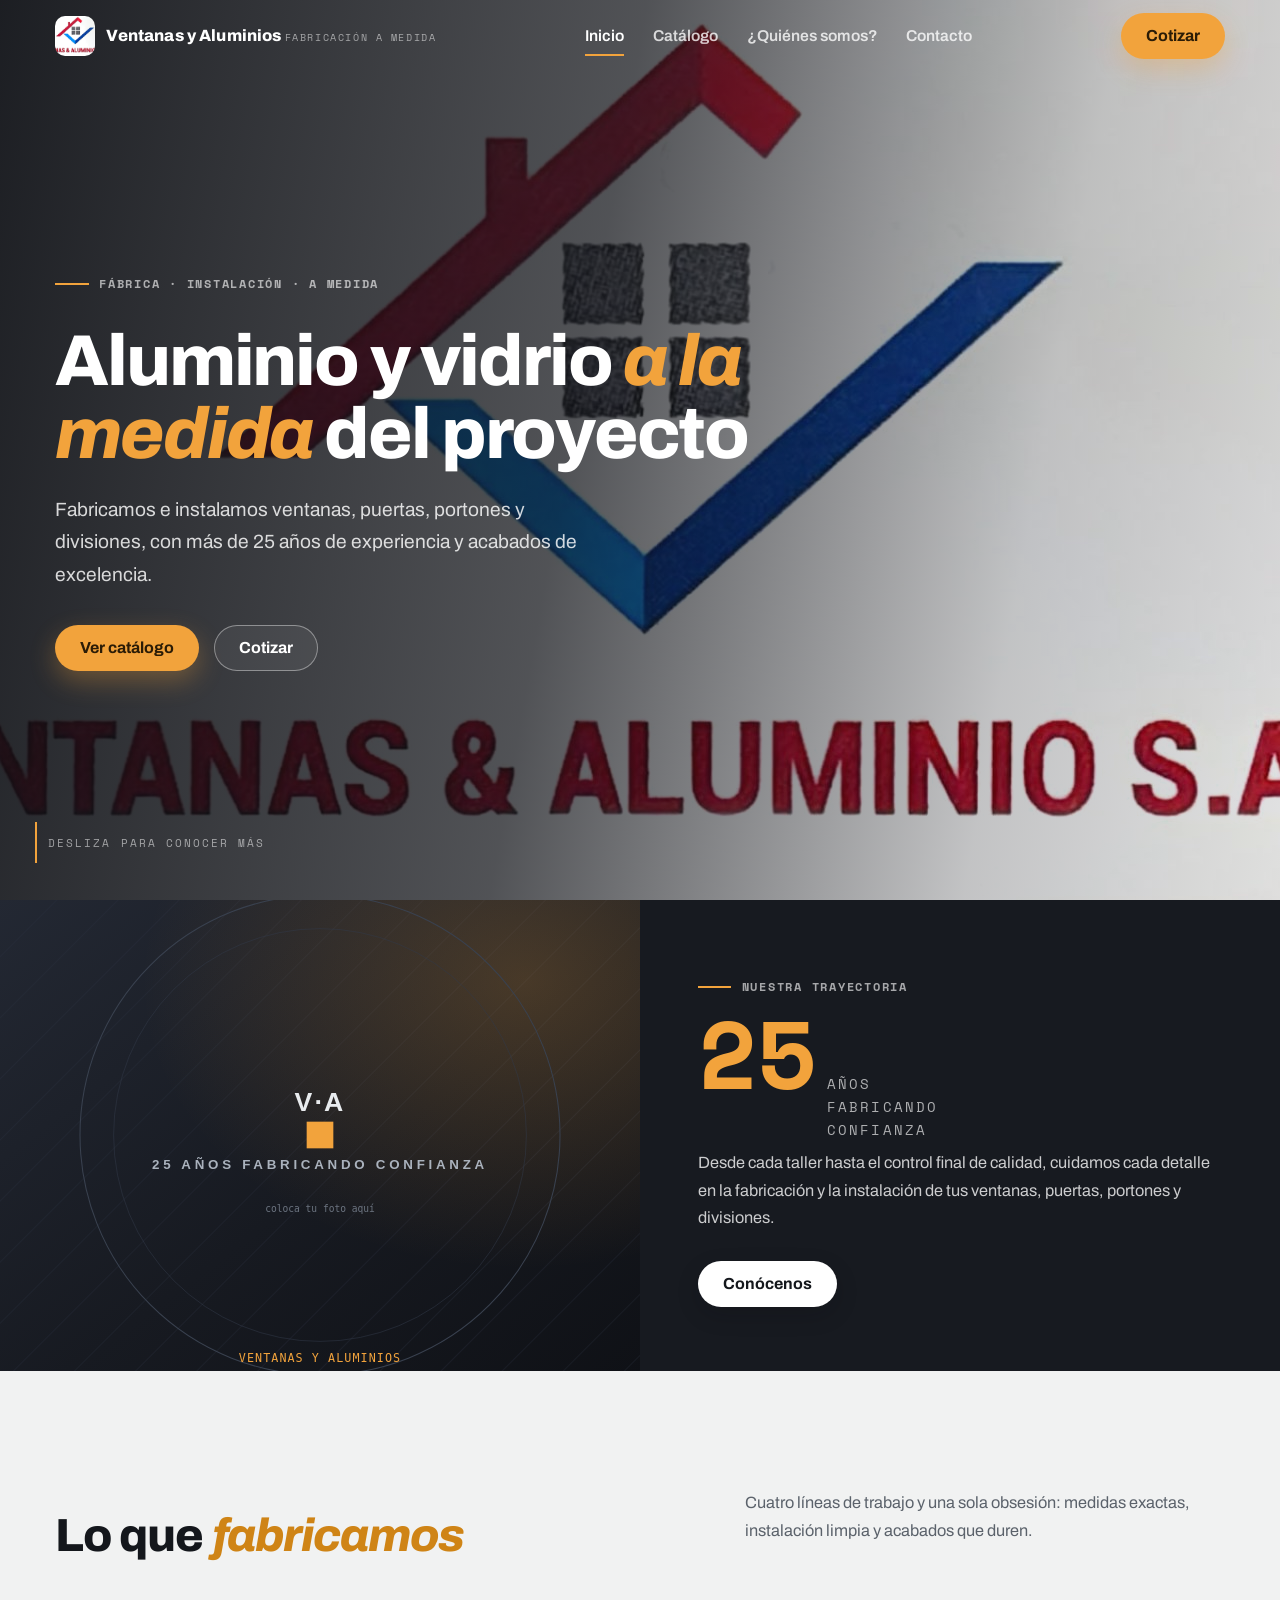
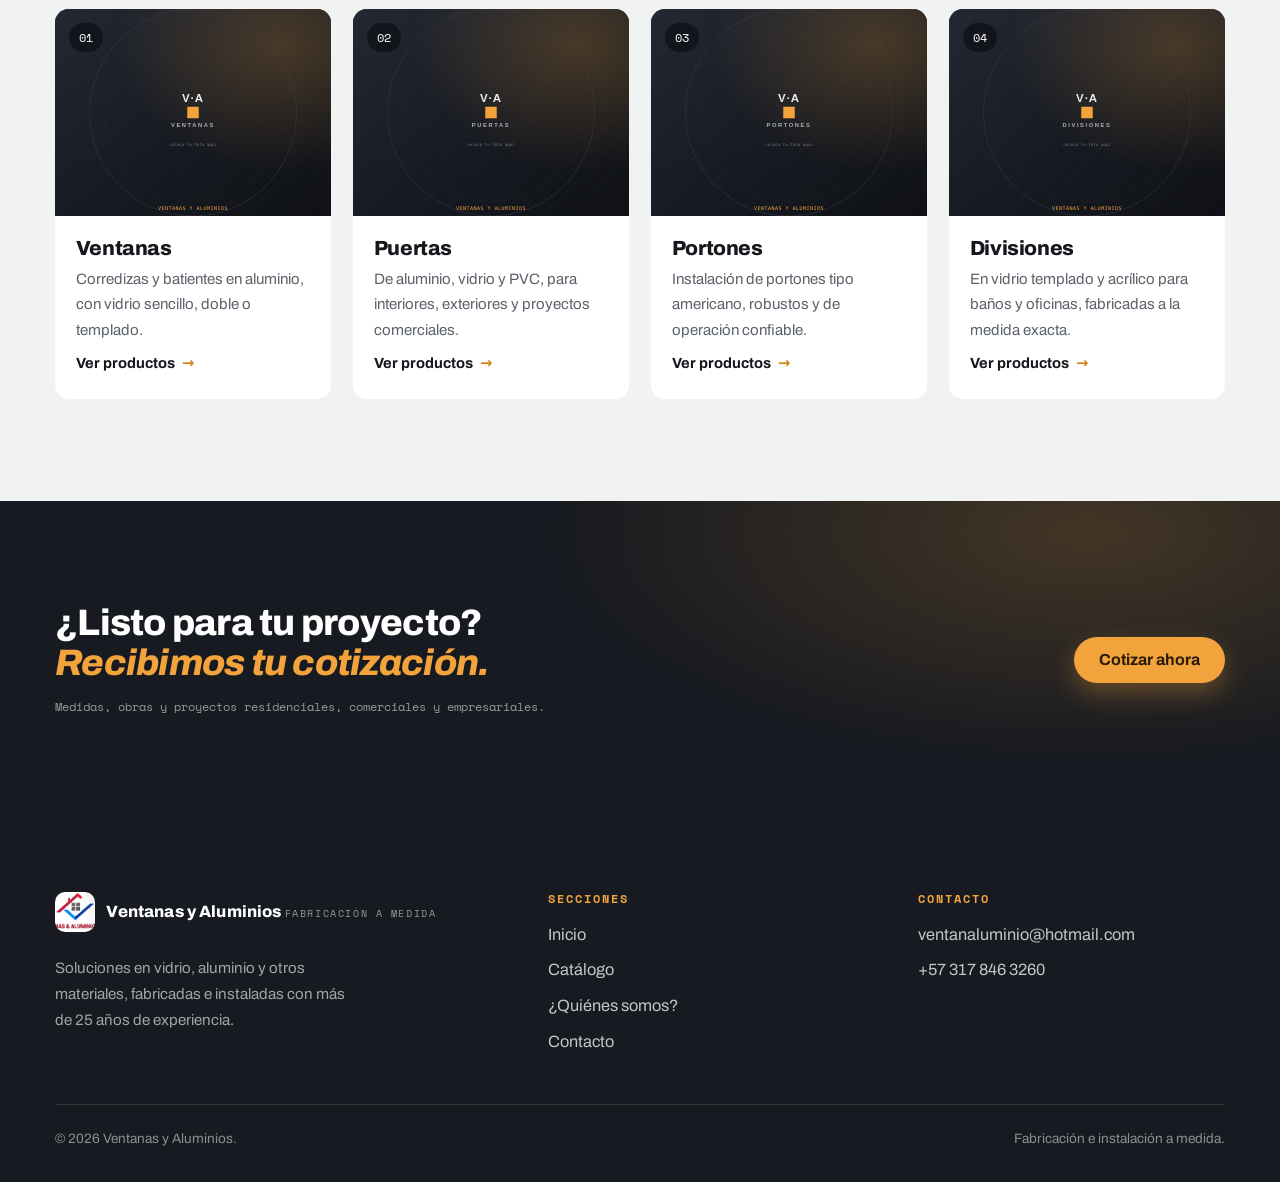
==== commit 20d91727: "Logo de marca: usa la imagen del favicon (img/favicon.png)" ====
--- a/index.html
+++ b/index.html
@@ -13,7 +13,7 @@
   <header class="cabecera" id="cabecera">
     <div class="contenedor cabecera__interior">
       <a class="marca" href="index.html" aria-label="Ventanas y Aluminios — Inicio">
-        <span class="marca__simbolo">V·A</span>
+        <span class="marca__simbolo"><img class="marca__simbolo-img" src="img/favicon.png" alt=""></span>
         <span class="marca__texto">
           <span class="marca__nombre">Ventanas y Aluminios</span>
           <span class="marca__eslogan">Fabricación a medida</span>
@@ -169,7 +169,7 @@
       <div class="pie__rejilla">
         <div class="pie__marca">
           <a class="marca" href="index.html">
-            <span class="marca__simbolo">V·A</span>
+            <span class="marca__simbolo"><img class="marca__simbolo-img" src="img/favicon.png" alt=""></span>
             <span class="marca__texto">
               <span class="marca__nombre">Ventanas y Aluminios</span>
               <span class="marca__eslogan">Fabricación a medida</span>
--- a/css/estilos.css
+++ b/css/estilos.css
@@ -241,7 +241,13 @@
   font-size: 0.95rem;
   border-radius: var(--r-sm);
   letter-spacing: -0.02em;
-}
+  overflow: hidden;
+}
+.marca__simbolo-img {
+  width: 100%;
+  height: 100%;
+  object-fit: cover;
+}​
 .marca__texto {
   display: flex;
   flex-direction: column;
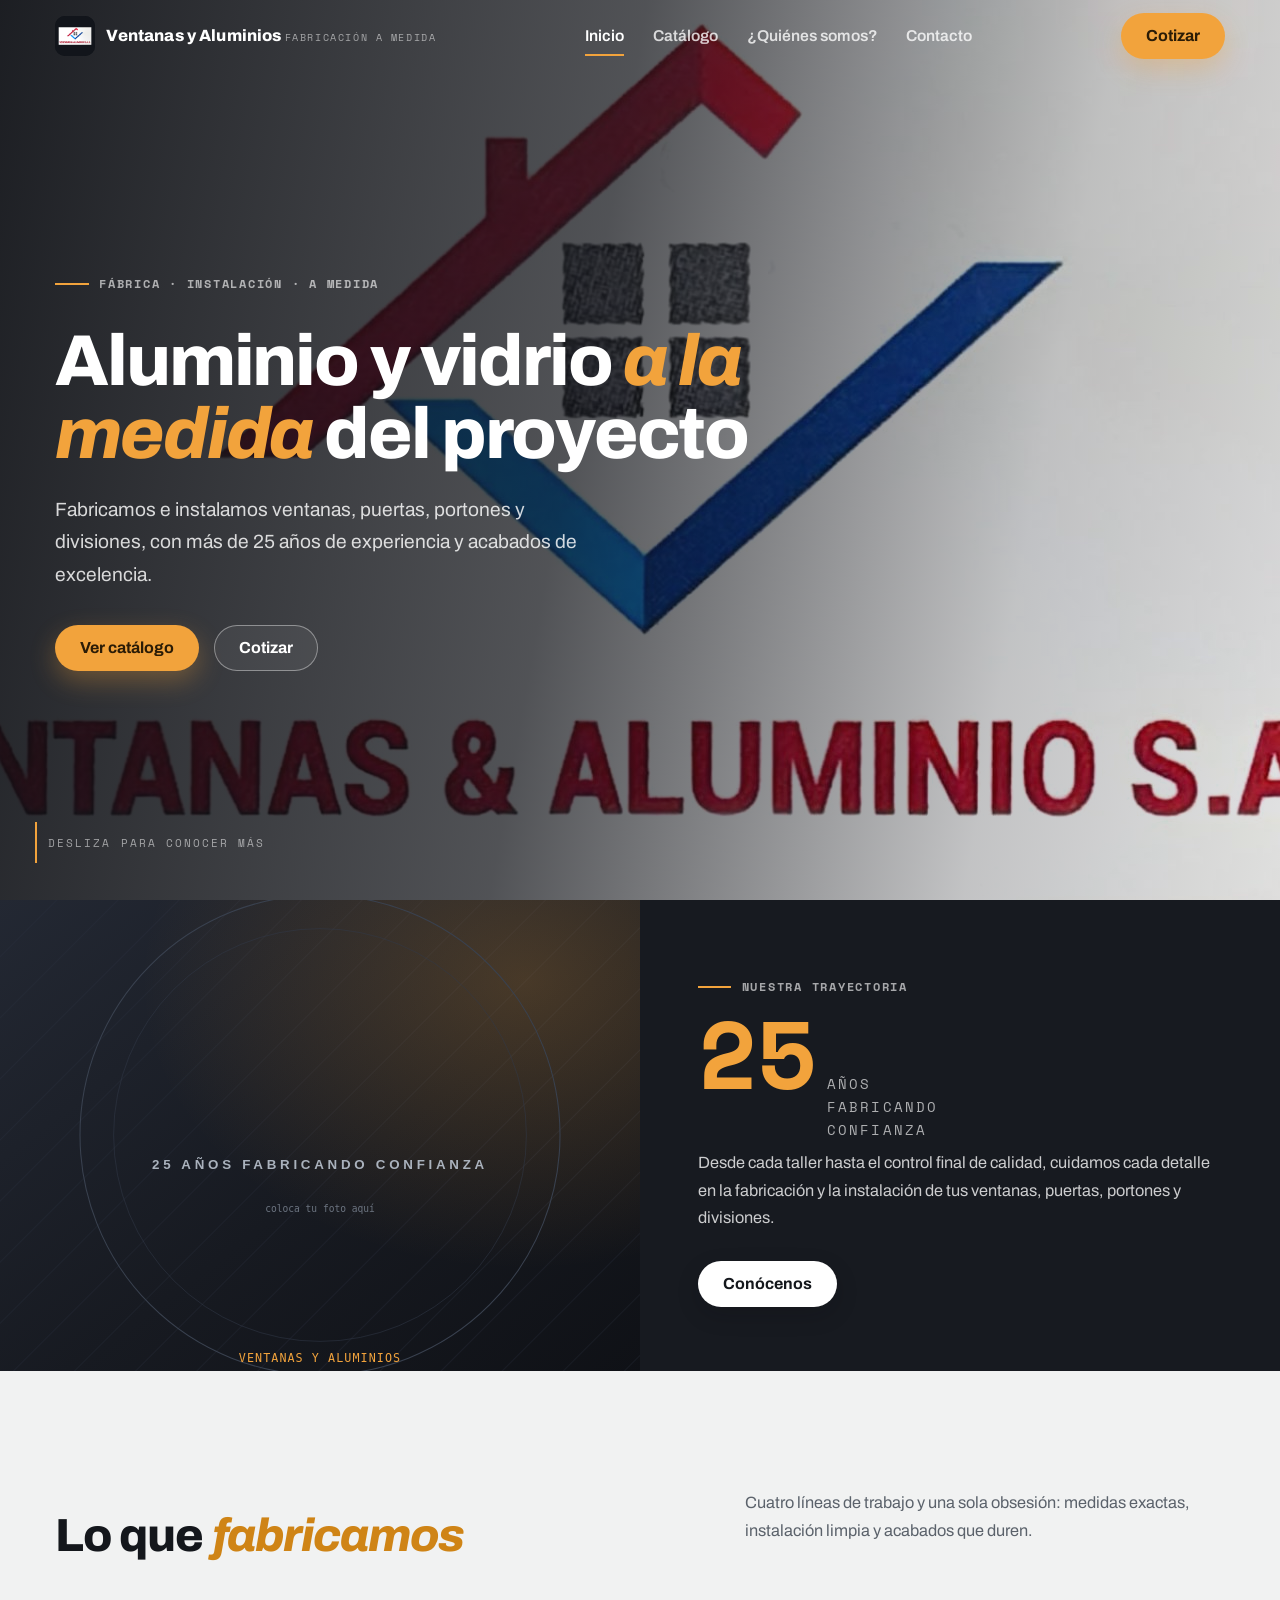
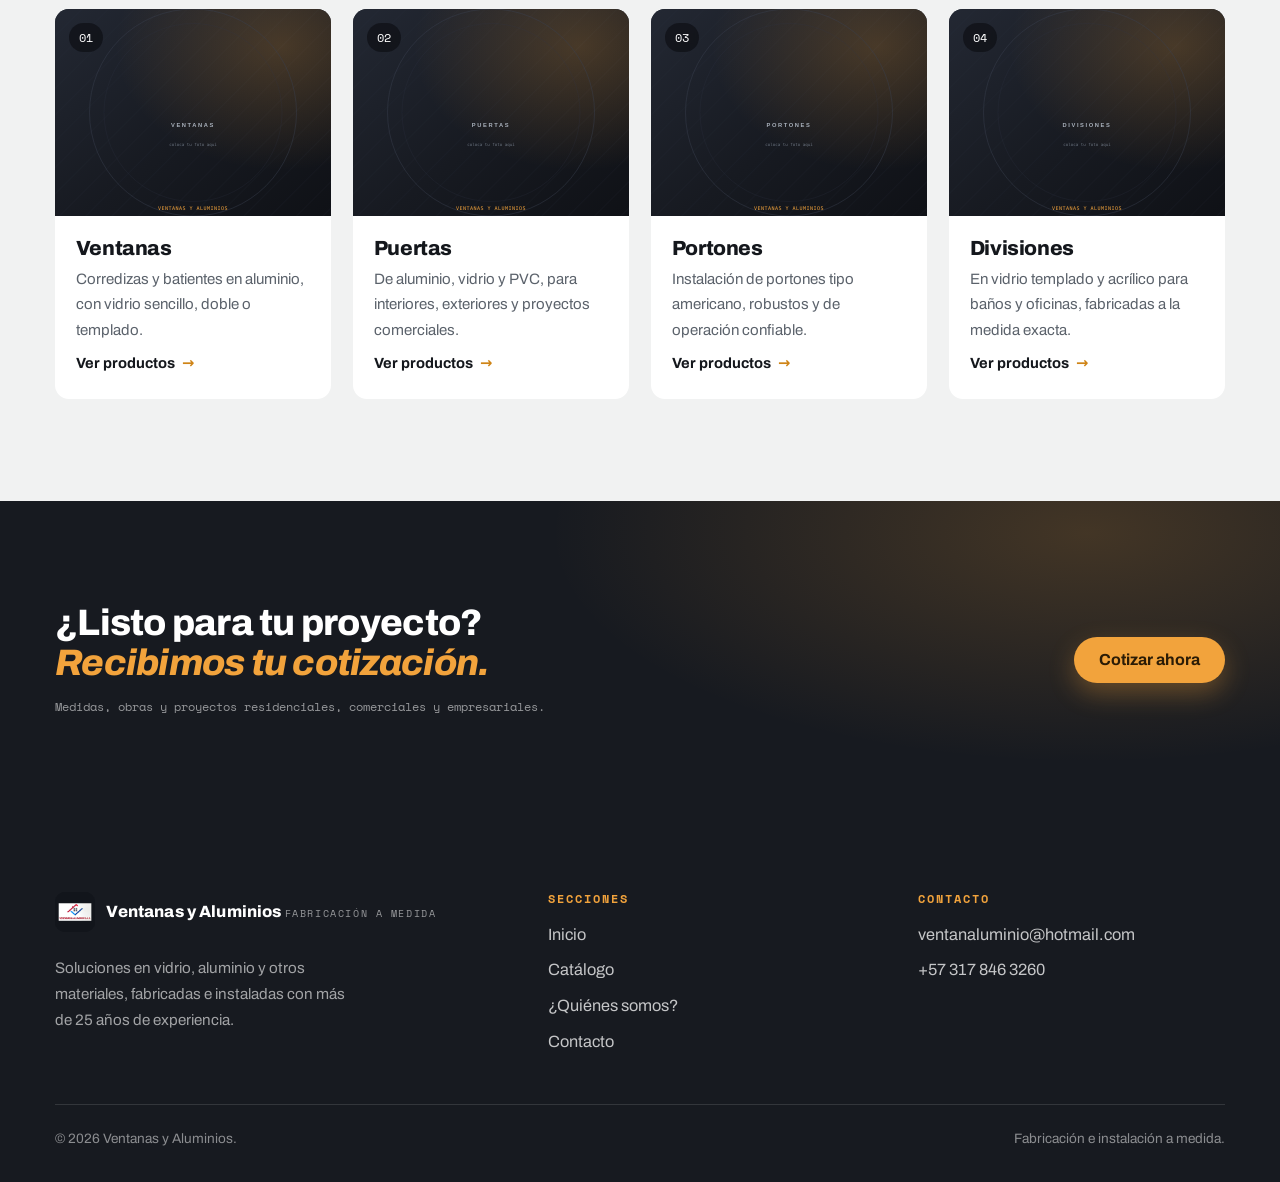
==== commit b2ed9637: "Panel: opcion para mostrar u ocultar el boton Cotizar" ====
--- a/index.html
+++ b/index.html
@@ -26,7 +26,7 @@
         <a class="nav__enlace" href="contacto.html">Contacto</a>
       </nav>
       <div class="cabecera__acciones">
-        <a class="btn btn--principal cabecera__cta" href="contacto.html">Cotizar</a>
+        <a class="btn btn--principal cabecera__cta" href="contacto.html" data-cotizar>Cotizar</a>
         <button class="boton-menu" type="button" aria-label="Abrir menú">
           <span class="boton-menu__linea"></span>
         </button>
@@ -58,7 +58,7 @@
           <p class="hero__bajada animar-entrada" style="animation-delay:.16s">Fabricamos e instalamos ventanas, puertas, portones y divisiones, con más de 25 años de experiencia y acabados de excelencia.</p>
           <div class="hero__ctas animar-entrada" style="animation-delay:.24s">
             <a class="btn btn--principal" href="catalogo.html">Ver catálogo</a>
-            <a class="btn btn--borde-claro" href="contacto.html">Cotizar</a>
+            <a class="btn btn--borde-claro" href="contacto.html" data-cotizar>Cotizar</a>
           </div>
         </div>
       </div>
@@ -159,7 +159,7 @@
           <h2>¿Listo para tu proyecto? <em>Recibimos tu cotización.</em></h2>
           <p class="cta-fuerte__nota">Medidas, obras y proyectos residenciales, comerciales y empresariales.</p>
         </div>
-        <a class="btn btn--principal reveal" href="contacto.html">Cotizar ahora</a>
+        <a class="btn btn--principal reveal" href="contacto.html" data-cotizar>Cotizar ahora</a>
       </div>
     </section>
   </main>
--- a/css/estilos.css
+++ b/css/estilos.css
@@ -234,19 +234,14 @@
   height: 40px;
   display: grid;
   place-items: center;
-  background: var(--accent);
-  color: var(--accent-ink);
-  font-family: var(--sans);
-  font-weight: 800;
-  font-size: 0.95rem;
+  background: #12151b;
   border-radius: var(--r-sm);
-  letter-spacing: -0.02em;
   overflow: hidden;
 }
 .marca__simbolo-img {
   width: 100%;
   height: 100%;
-  object-fit: cover;
+  object-fit: contain;
 }​
 .marca__texto {
   display: flex;
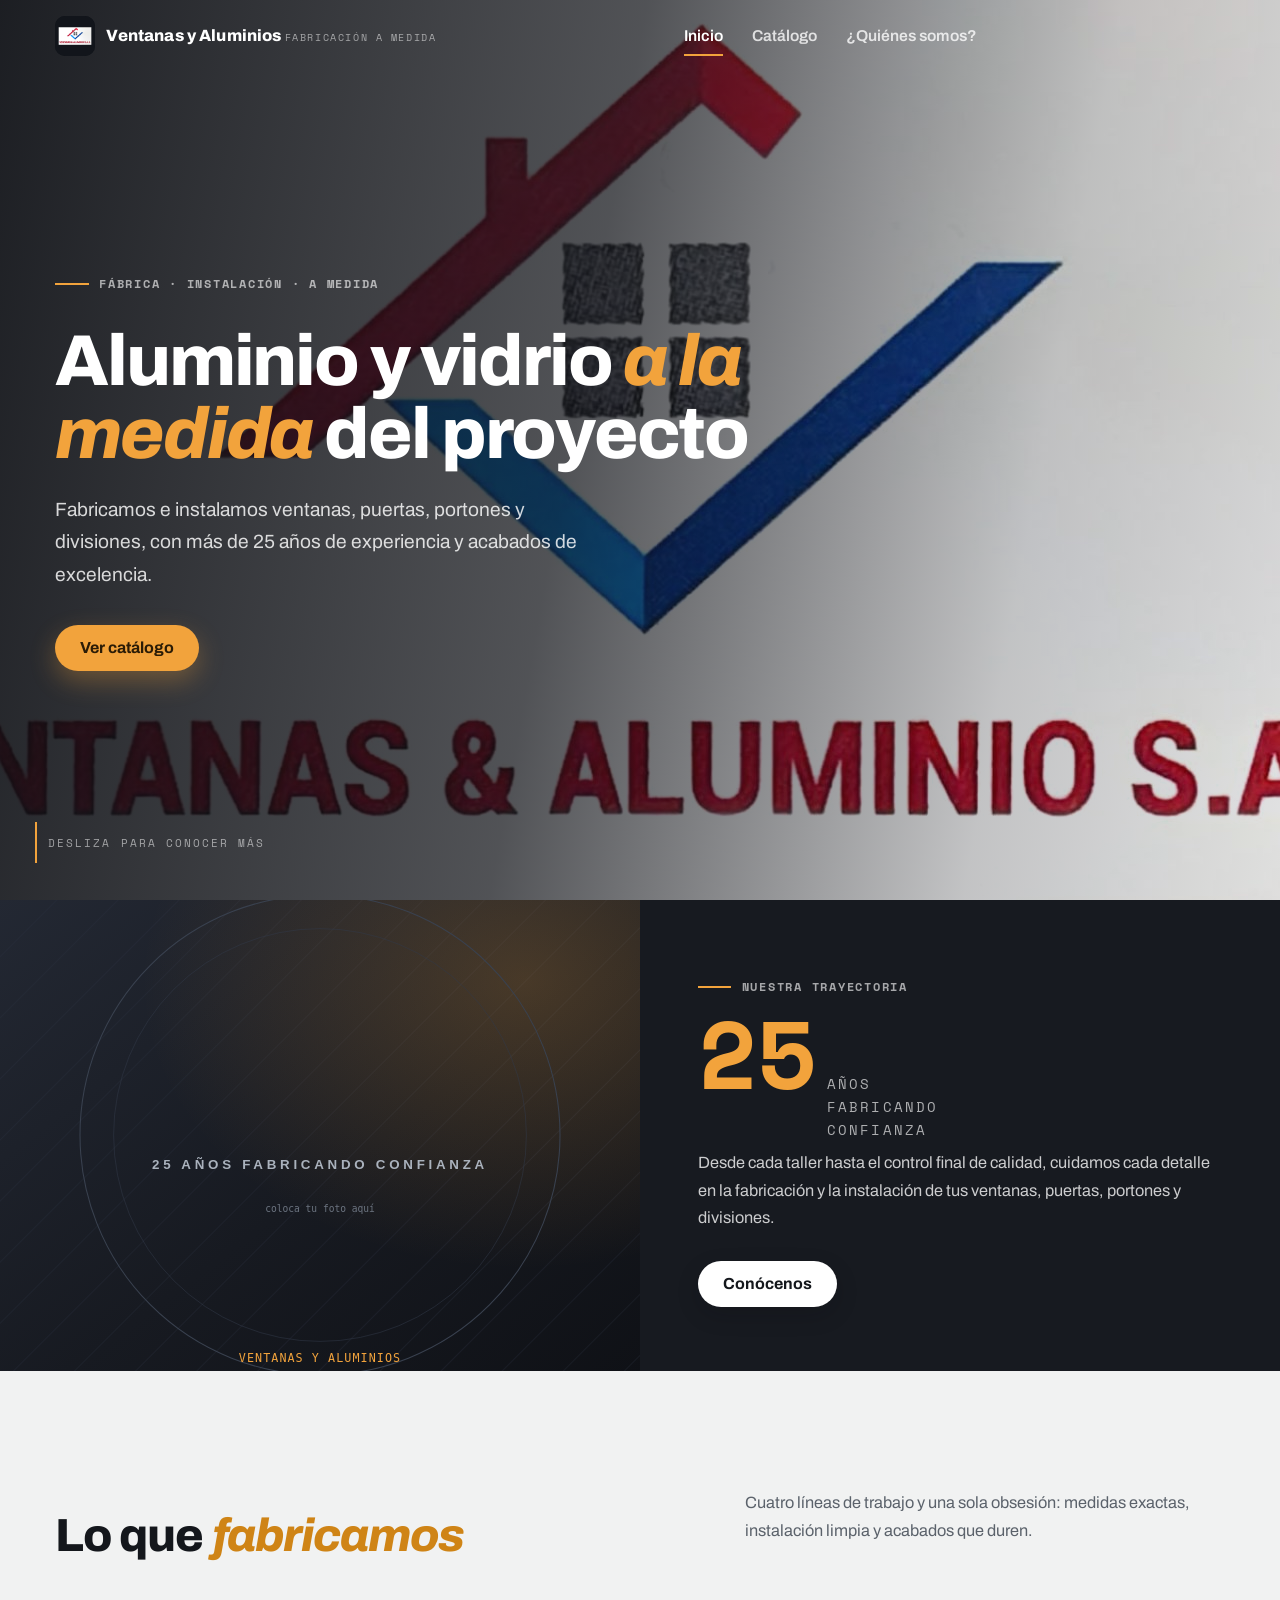
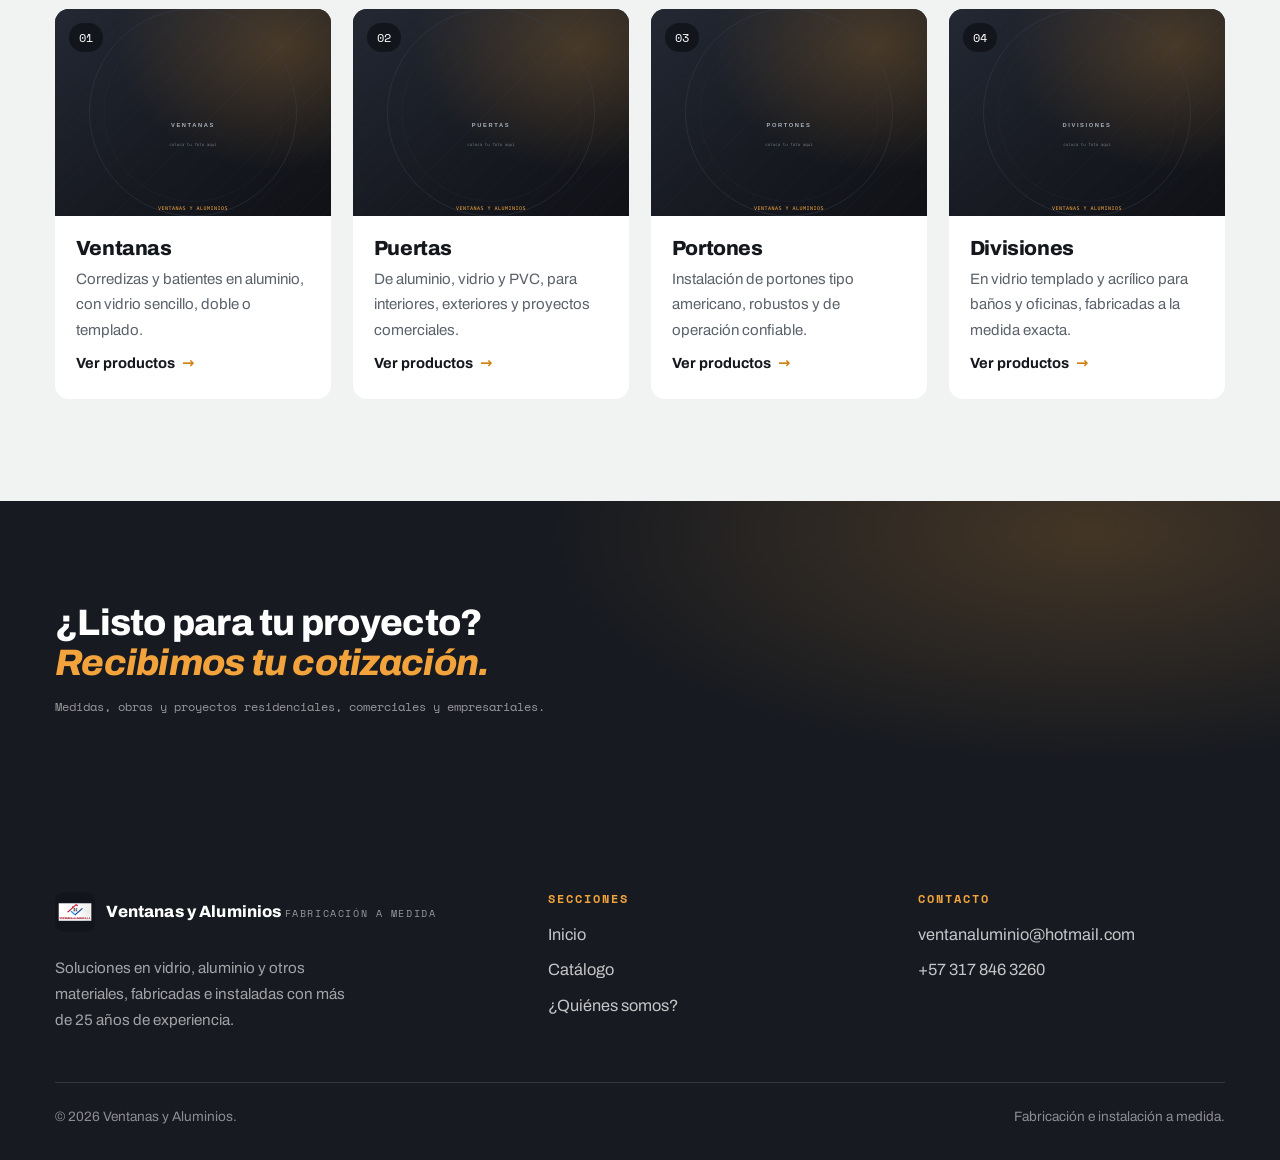
==== commit d6f1a68b: "Ocultar enlace Contacto junto con el boton Cotizar y forzar recarga de scripts" ====
--- a/index.html
+++ b/index.html
@@ -23,7 +23,7 @@
         <a class="nav__enlace" href="index.html">Inicio</a>
         <a class="nav__enlace" href="catalogo.html">Catálogo</a>
         <a class="nav__enlace" href="quienes-somos.html">¿Quiénes somos?</a>
-        <a class="nav__enlace" href="contacto.html">Contacto</a>
+        <a class="nav__enlace" href="contacto.html" data-cotizar>Contacto</a>
       </nav>
       <div class="cabecera__acciones">
         <a class="btn btn--principal cabecera__cta" href="contacto.html" data-cotizar>Cotizar</a>
@@ -38,7 +38,7 @@
     <a class="menu-movil__enlace" href="index.html"><span class="menu-movil__num">01</span>Inicio</a>
     <a class="menu-movil__enlace" href="catalogo.html"><span class="menu-movil__num">02</span>Catálogo</a>
     <a class="menu-movil__enlace" href="quienes-somos.html"><span class="menu-movil__num">03</span>¿Quiénes somos?</a>
-    <a class="menu-movil__enlace" href="contacto.html"><span class="menu-movil__num">04</span>Contacto</a>
+    <a class="menu-movil__enlace" href="contacto.html" data-cotizar><span class="menu-movil__num">04</span>Contacto</a>
     <div class="menu-movil__pie">
       <a href="mailto:ventanaluminio@hotmail.com">ventanaluminio@hotmail.com</a>
       <a href="tel:+573178463260">+57 317 846 3260</a>
@@ -183,7 +183,7 @@
             <a href="index.html">Inicio</a>
             <a href="catalogo.html">Catálogo</a>
             <a href="quienes-somos.html">¿Quiénes somos?</a>
-            <a href="contacto.html">Contacto</a>
+            <a href="contacto.html" data-cotizar>Contacto</a>
           </div>
         </div>
         <div>
@@ -201,8 +201,8 @@
     </div>
   </footer>
 
-  <script src="js/datos.js"></script>
-  <script src="js/sitio.js"></script>
+  <script src="js/datos.js?v=3"></script>
+  <script src="js/sitio.js?v=3"></script>
   <script>
     document.getElementById('anio').textContent = new Date().getFullYear();
   </script>
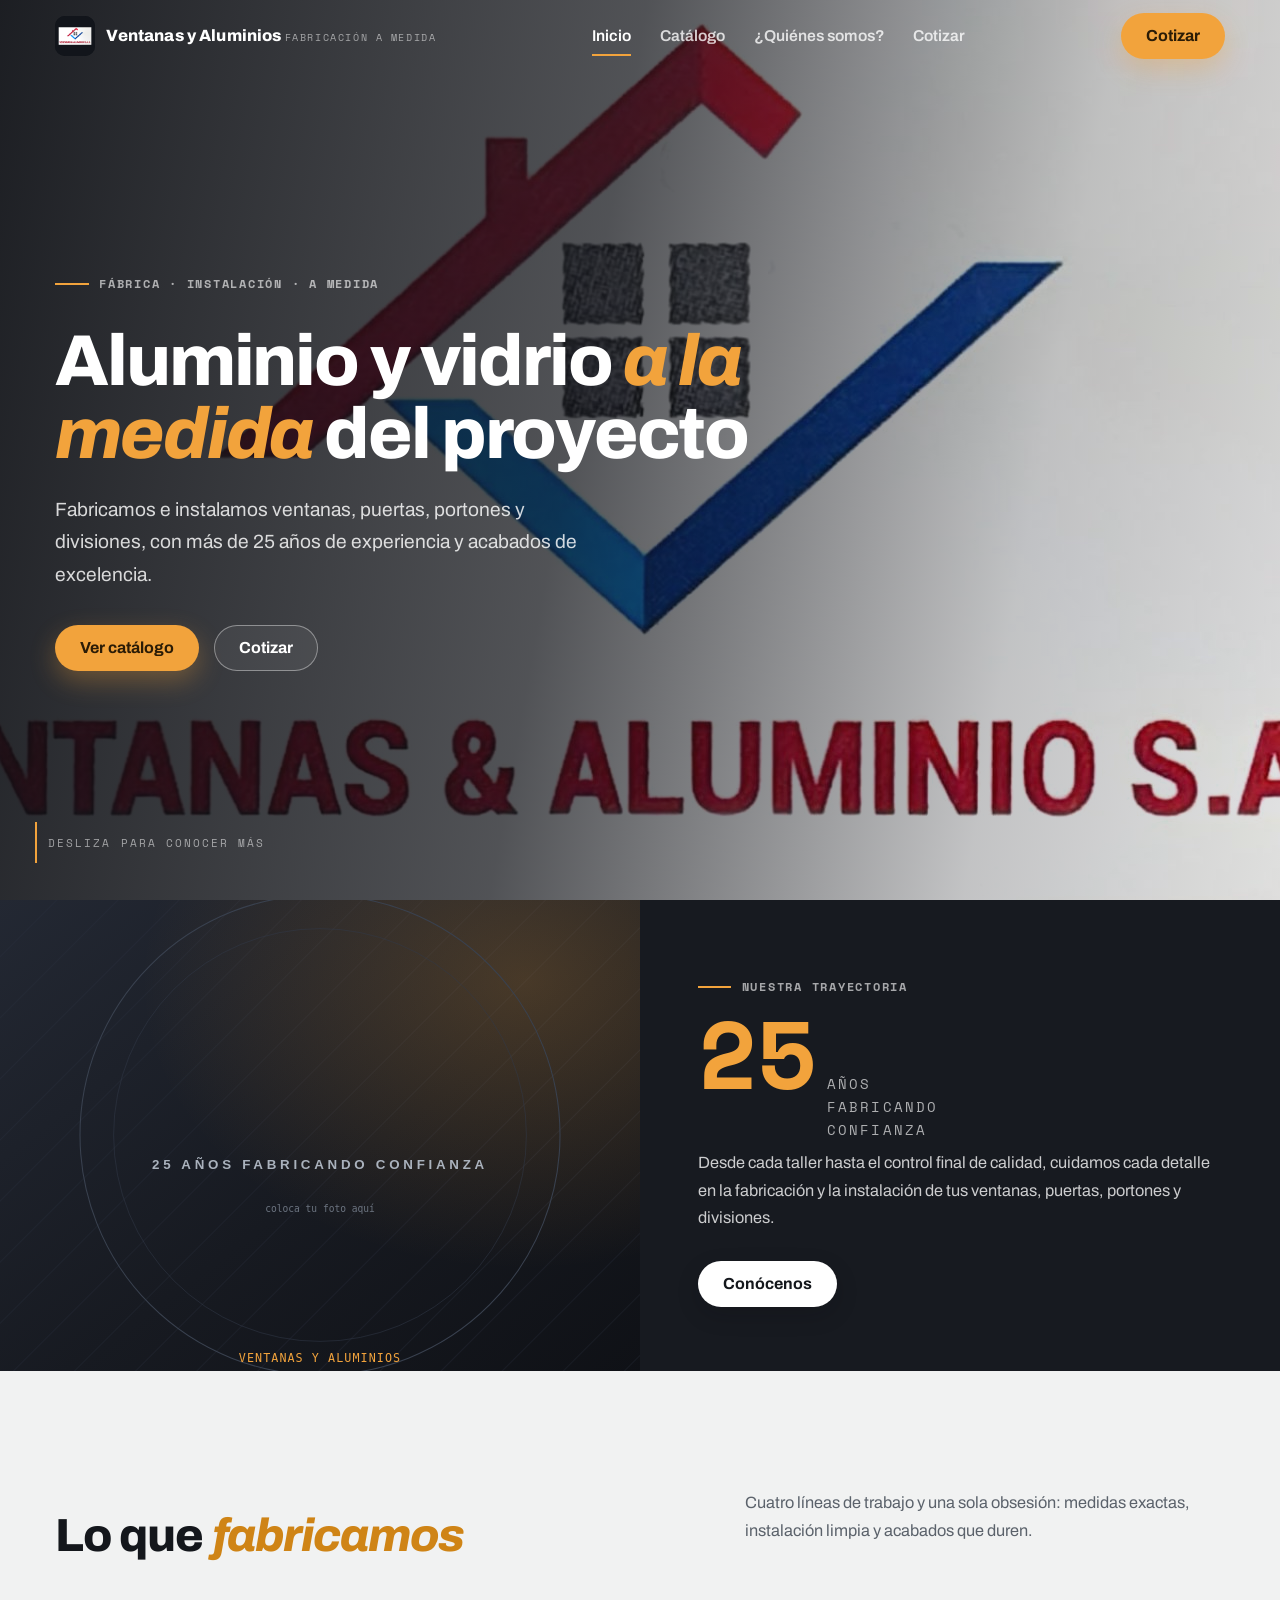
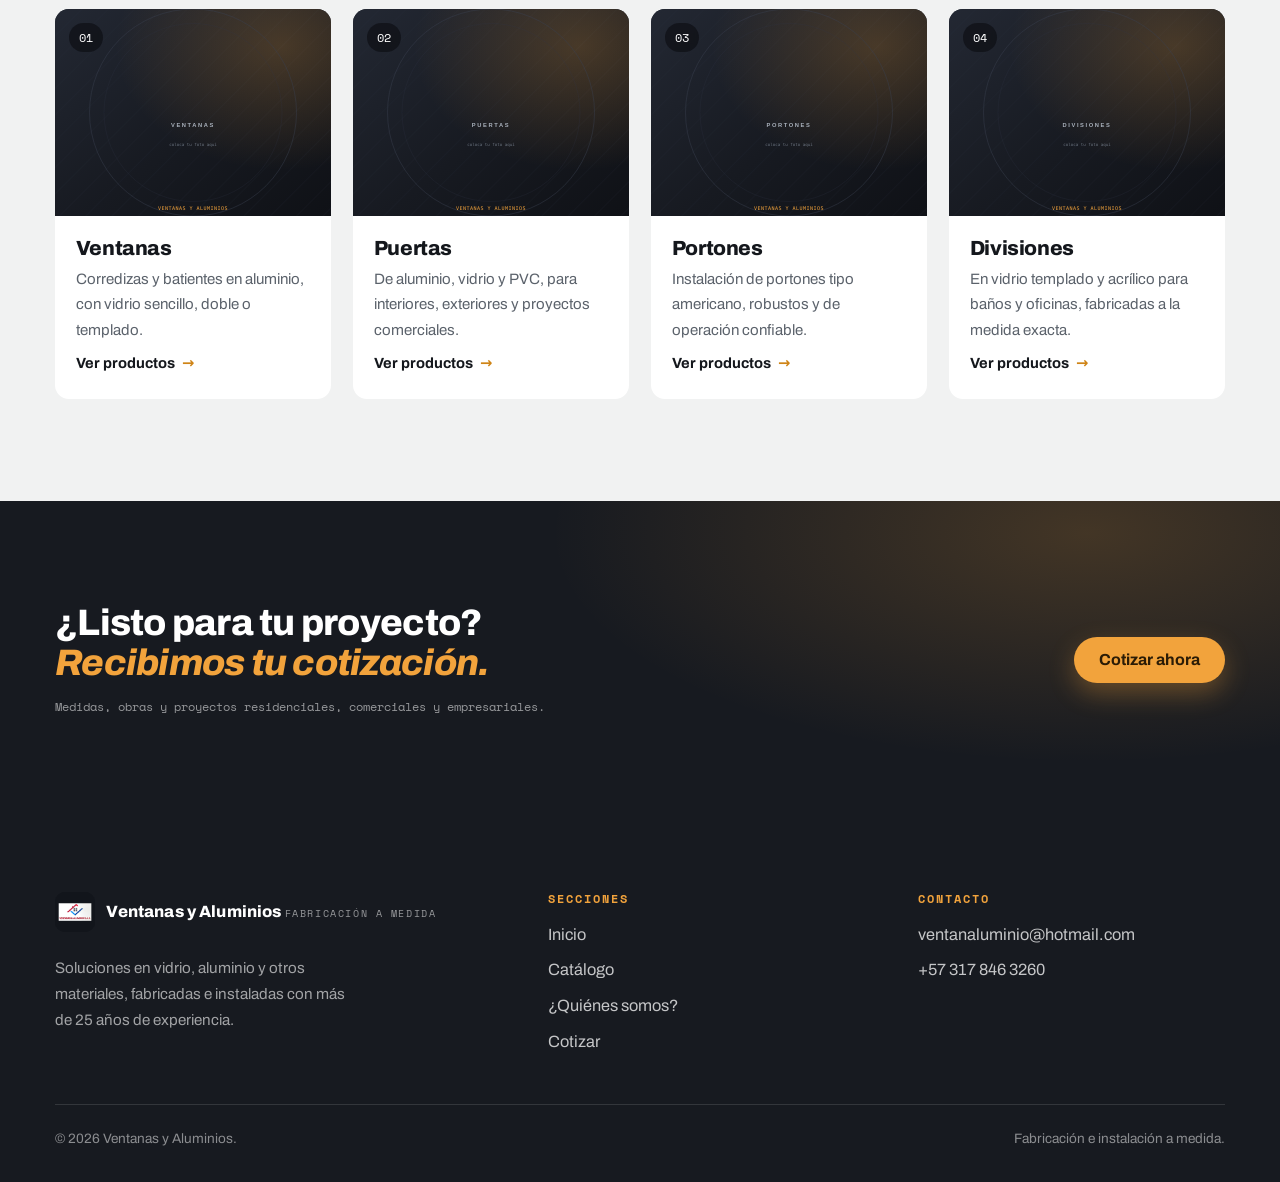
==== commit 2344a124: "Unificar Contacto y Cotizar en un solo punto 'Cotizar'" ====
--- a/index.html
+++ b/index.html
@@ -23,7 +23,7 @@
         <a class="nav__enlace" href="index.html">Inicio</a>
         <a class="nav__enlace" href="catalogo.html">Catálogo</a>
         <a class="nav__enlace" href="quienes-somos.html">¿Quiénes somos?</a>
-        <a class="nav__enlace" href="contacto.html" data-cotizar>Contacto</a>
+        <a class="nav__enlace" href="contacto.html" data-cotizar>Cotizar</a>
       </nav>
       <div class="cabecera__acciones">
         <a class="btn btn--principal cabecera__cta" href="contacto.html" data-cotizar>Cotizar</a>
@@ -38,7 +38,7 @@
     <a class="menu-movil__enlace" href="index.html"><span class="menu-movil__num">01</span>Inicio</a>
     <a class="menu-movil__enlace" href="catalogo.html"><span class="menu-movil__num">02</span>Catálogo</a>
     <a class="menu-movil__enlace" href="quienes-somos.html"><span class="menu-movil__num">03</span>¿Quiénes somos?</a>
-    <a class="menu-movil__enlace" href="contacto.html" data-cotizar><span class="menu-movil__num">04</span>Contacto</a>
+    <a class="menu-movil__enlace" href="contacto.html" data-cotizar><span class="menu-movil__num">04</span>Cotizar</a>
     <div class="menu-movil__pie">
       <a href="mailto:ventanaluminio@hotmail.com">ventanaluminio@hotmail.com</a>
       <a href="tel:+573178463260">+57 317 846 3260</a>
@@ -183,7 +183,7 @@
             <a href="index.html">Inicio</a>
             <a href="catalogo.html">Catálogo</a>
             <a href="quienes-somos.html">¿Quiénes somos?</a>
-            <a href="contacto.html" data-cotizar>Contacto</a>
+            <a href="contacto.html" data-cotizar>Cotizar</a>
           </div>
         </div>
         <div>
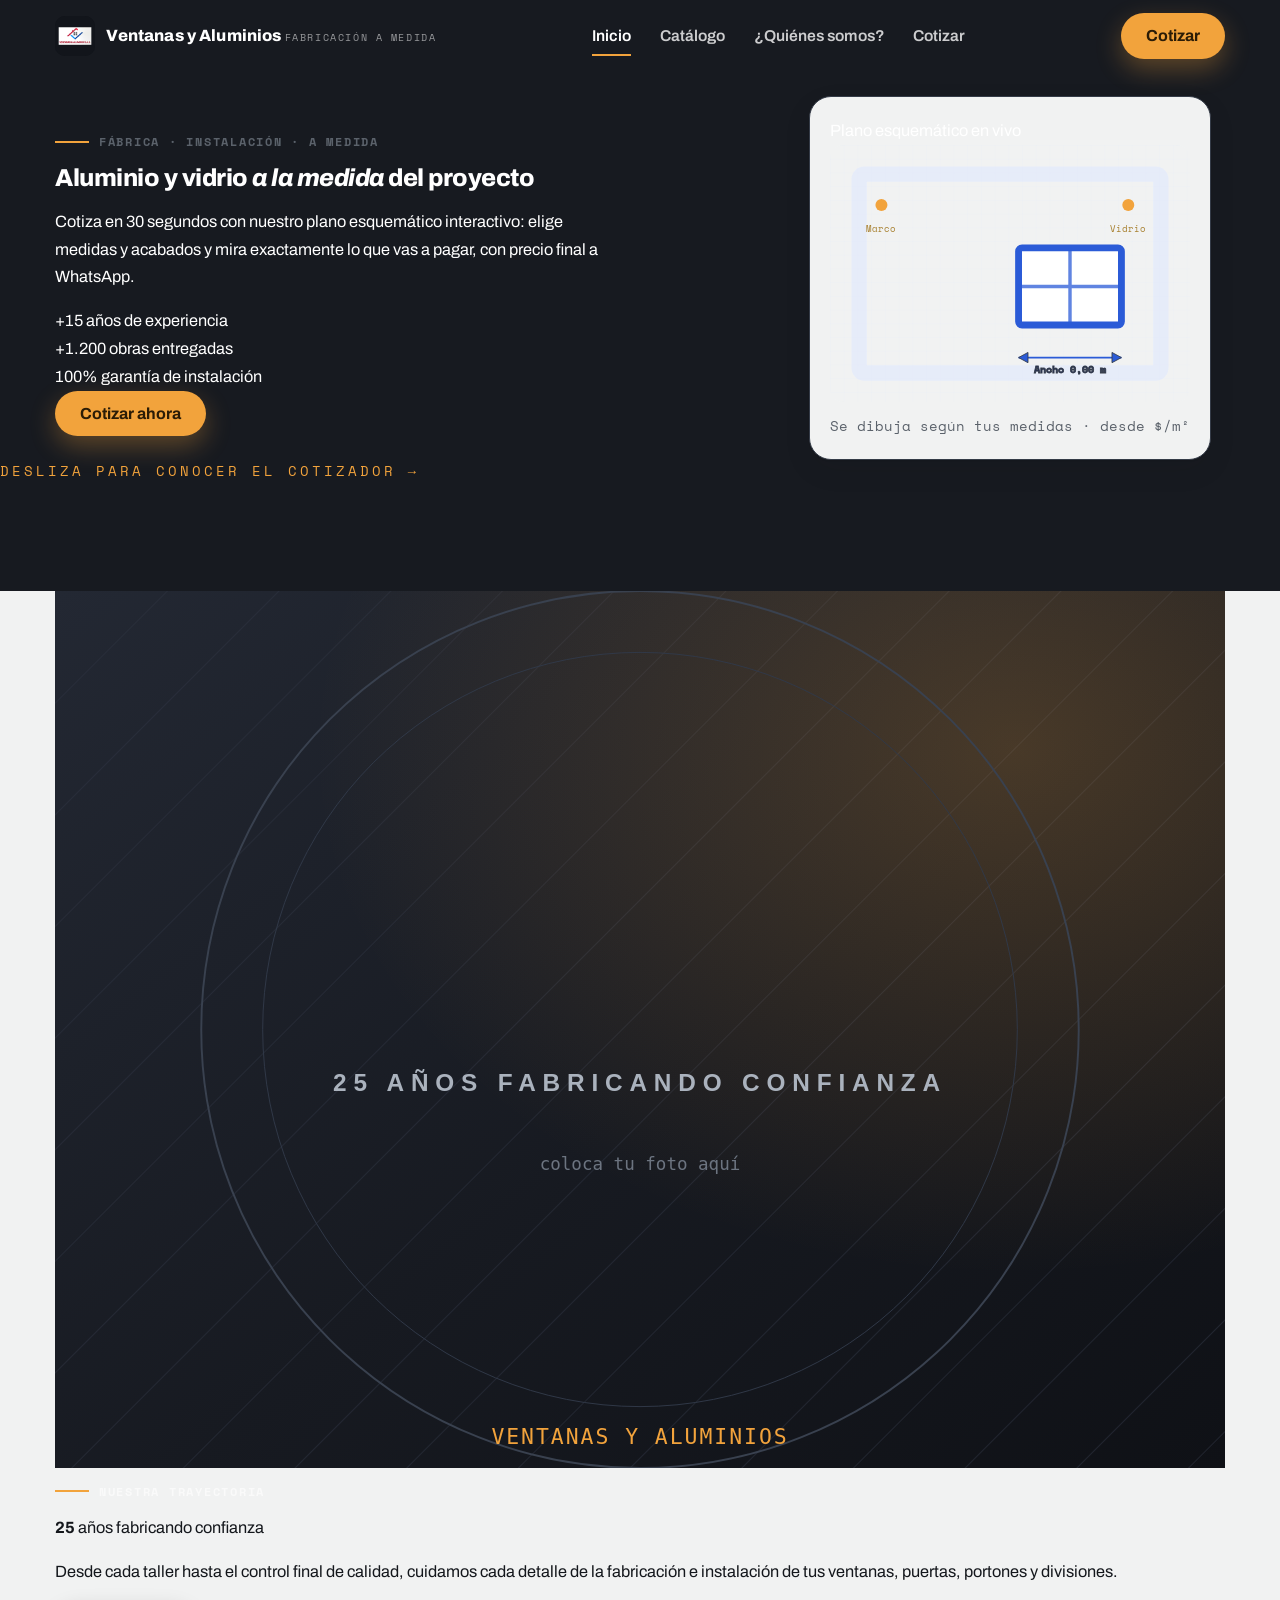
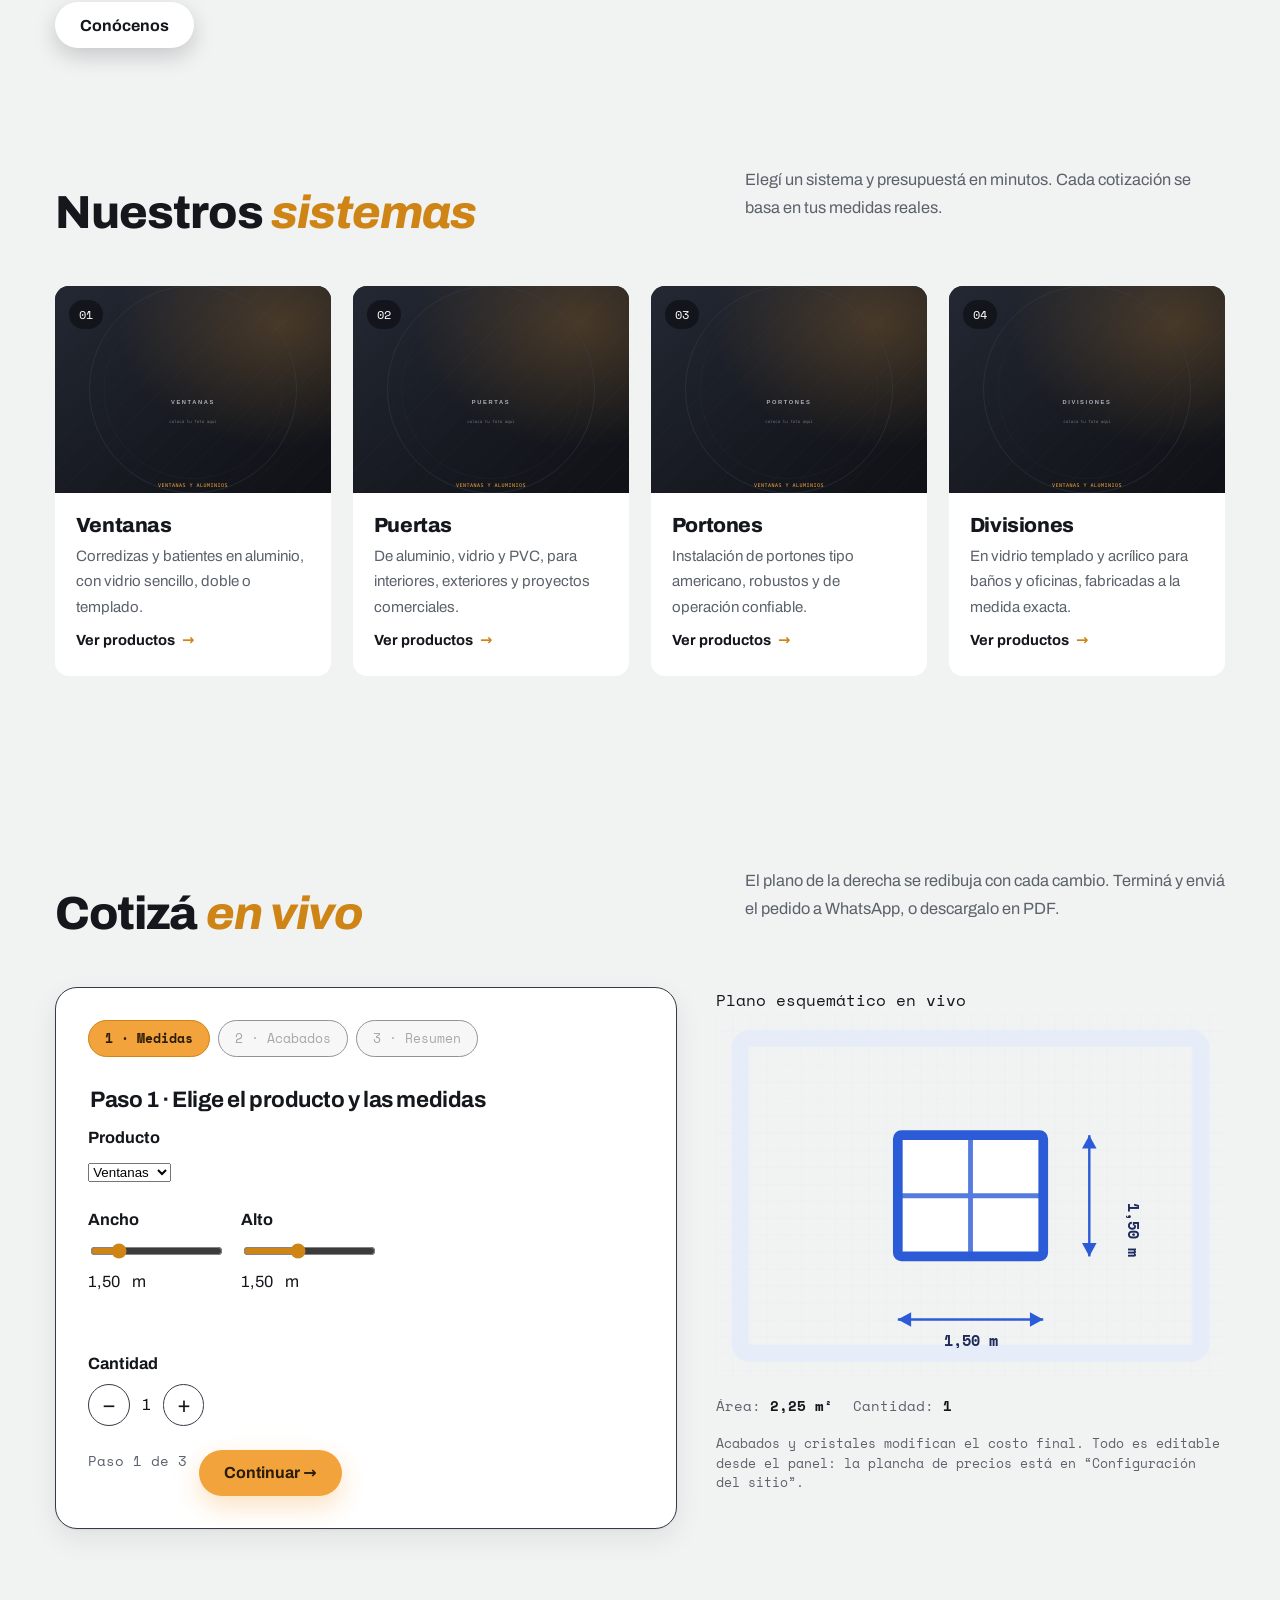
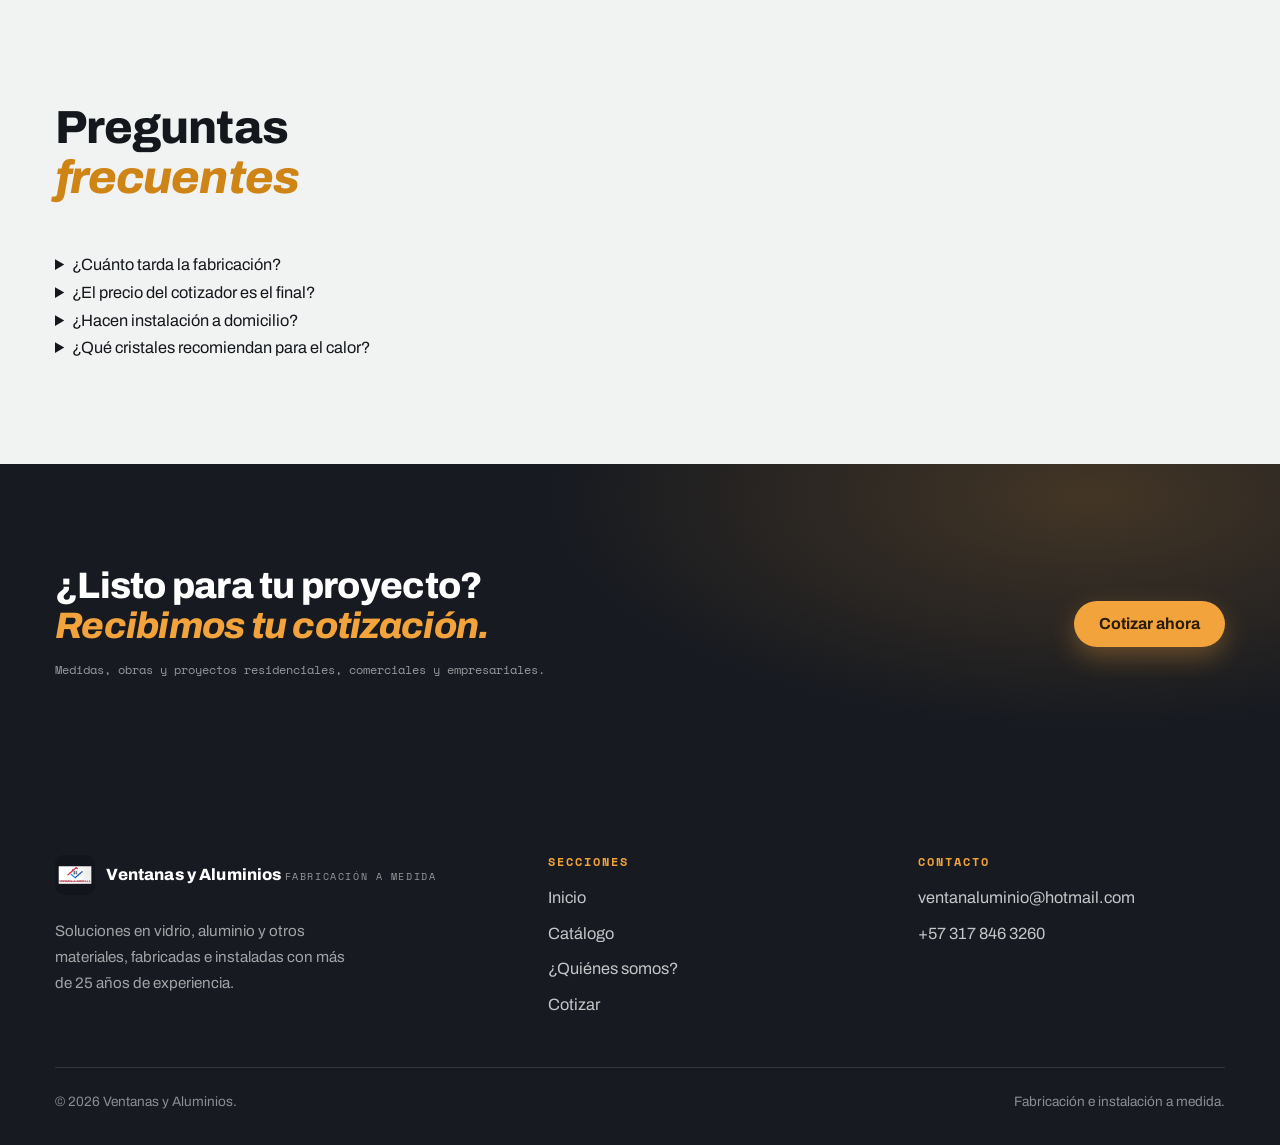
==== commit f46da323: "Cotizador en 3 pasos con plano esquematico vivo" ====
--- a/index.html
+++ b/index.html
@@ -4,9 +4,10 @@
   <meta charset="UTF-8">
   <meta name="viewport" content="width=device-width, initial-scale=1.0">
   <title>Ventanas y Aluminios — Fabricación e instalación a medida</title>
-  <meta name="description" content="Fabricamos e instalamos ventanas, puertas, portones y divisiones en aluminio y vidrio. Más de 25 años de experiencia.">
+  <meta name="description" content="Cotizador en línea con plano esquemático interactivo. Ventanas, puertas, portones y divisiones en aluminio y vidrio, fabricados e instalados con más de 25 años de experiencia.">
   <link rel="icon" type="image/png" href="img/favicon.png">
-  <link rel="stylesheet" href="css/estilos.css">
+  <link rel="stylesheet" href="css/estilos.css?v=5">
+  <link rel="stylesheet" href="css/cotizador.css?v=5">
 </head>
 <body>
 
@@ -46,50 +47,99 @@
   </nav>
 
   <main>
-    <section class="hero" id="inicio">
-      <div class="hero__media">
-        <img class="hero__img" data-img="inicio.hero" alt="Portada: fabricación e instalación de ventanas y aluminio" fetchpriority="high">
-        <div class="hero__velo"></div>
-      </div>
-      <div class="contenedor">
-        <div class="hero__contenido">
-          <p class="etiqueta etiqueta--claro animar-entrada">Fábrica · Instalación · A medida</p>
-          <h1 class="hero__titulo animar-entrada" style="animation-delay:.08s">Aluminio y vidrio <em>a la medida</em> del proyecto</h1>
-          <p class="hero__bajada animar-entrada" style="animation-delay:.16s">Fabricamos e instalamos ventanas, puertas, portones y divisiones, con más de 25 años de experiencia y acabados de excelencia.</p>
-          <div class="hero__ctas animar-entrada" style="animation-delay:.24s">
-            <a class="btn btn--principal" href="catalogo.html">Ver catálogo</a>
-            <a class="btn btn--borde-claro" href="contacto.html" data-cotizar>Cotizar</a>
-          </div>
-        </div>
-      </div>
-      <p class="hero__pista">Desliza para conocer más</p>
-    </section>
-
-    <section class="franja">
-      <div class="franja__rejilla">
-        <div class="franja__media reveal">
-          <img class="franja__img" data-img="inicio.confianza" alt="Nuestro taller y trayectoria de 25 años">
-        </div>
-        <div class="franja__cuerpo reveal">
-          <p class="etiqueta etiqueta--claro">Nuestra trayectoria</p>
-          <div class="franja__numero">
-            <b>25</b>
-            <span>años fabricando confianza</span>
-          </div>
-          <p class="franja__texto">Desde cada taller hasta el control final de calidad, cuidamos cada detalle en la fabricación y la instalación de tus ventanas, puertas, portones y divisiones.</p>
-          <div class="hero__ctas" style="margin-top:1.8rem">
-            <a class="btn btn--claro" href="quienes-somos.html">Conócenos</a>
-          </div>
-        </div>
-      </div>
-    </section>
-
+    <!-- ============ Hero con cotizador integrado ============ -->
+    <section class="hero-cotiza" id="inicio">
+      <div class="contenedor hero-cotiza__rejilla">
+        <div class="hero-cotiza__texto reveal">
+          <p class="etiqueta">Fábrica · Instalación · A medida</p>
+          <h1 class="hero-cotiza__titulo">Aluminio y vidrio <em>a la medida</em> del proyecto</h1>
+          <p class="hero-cotiza__bajada">Cotiza en 30 segundos con nuestro plano esquemático interactivo: elige medidas y acabados y mira exactamente lo que vas a pagar, con precio final a WhatsApp.</p>
+
+          <div class="hero-cotiza__metricas">
+            <div class="metrica-circulo">
+              <span class="metrica-circulo__num">+15</span>
+              <span class="metrica-circulo__rotulo">años</span>
+              <span class="metrica-circulo__sub">de experiencia</span>
+            </div>
+            <div class="metrica-circulo">
+              <span class="metrica-circulo__num">+1.200</span>
+              <span class="metrica-circulo__rotulo">obras</span>
+              <span class="metrica-circulo__sub">entregadas</span>
+            </div>
+            <div class="metrica-circulo">
+              <span class="metrica-circulo__num">100%</span>
+              <span class="metrica-circulo__rotulo">garantía</span>
+              <span class="metrica-circulo__sub">de instalación</span>
+            </div>
+          </div>
+
+          <a class="btn btn--principal" href="#cotizador" data-cotizar>Cotizar ahora</a>
+        </div>
+
+        <div class="hero-cotiza__plano reveal reveal--delay" aria-hidden="true">
+          <div class="plano-esquematico" data-plano-marcos="3">
+            <span class="plano-esquematico__vineta">Plano esquemático en vivo</span>
+            <svg class="plano-esquematico__svg" viewBox="0 0 420 300" role="img" aria-label="Plano esquemático dinámico del cotizador">
+              <defs>
+                <linearGradient id="rejas" x1="0" y1="0" x2="1" y2="1">
+                  <stop offset="0" stop-color="#fff" stop-opacity=".38"/>
+                  <stop offset="1" stop-color="#fff" stop-opacity=".06"/>
+                </linearGradient>
+                <pattern id="reticula" width="16" height="16" patternUnits="userSpaceOnUse">
+                  <path d="M16 0H0v16" fill="none" stroke="#cfe0ff" stroke-width=".5" stroke-opacity=".3"/>
+                </pattern>
+              </defs>
+              <rect x="0" y="0" width="420" height="300" fill="url(#reticula)"/>
+              <g class="plano-esquematico__paredes">
+                <rect class="linea-plano" x="34" y="34" width="352" height="232" rx="6" fill="none" stroke="#dfe8ff" stroke-width="18" stroke-opacity=".55"/>
+              </g>
+              <g data-plano-ventana>
+                <rect class="alma-plano" x="220" y="120" width="120" height="90" rx="4" fill="#fff" stroke="#2b5bd7" stroke-width="8"/>
+                <path class="virotes" d="M280 120v90M220 165h120" stroke="#2b5bd7" stroke-width="4" opacity=".75"/>
+              </g>
+              <circle cx="60" cy="70" r="7" fill="#f2a33c"/>
+              <text x="60" y="102" text-anchor="middle" fill="#a8802f" font-size="11" font-family="var(--mono)">Marco</text>
+              <circle cx="348" cy="70" r="7" fill="#f2a33c"/>
+              <text x="348" y="102" text-anchor="middle" fill="#a8802f" font-size="11" font-family="var(--mono)">Vidrio</text>
+              <g class="plano-esquematico__cotas">
+                <line x1="220" y1="248" x2="340" y2="248" stroke="#2b5bd7" stroke-width="2"/>
+                <polygon points="220,248 231,242 231,254" fill="#2b5bd7"/>
+                <polygon points="340,248 329,242 329,254" fill="#2b5bd7"/>
+                <text x="280" y="266" text-anchor="middle" fill="#1e2b5c" font-size="12" font-weight="700" font-family="var(--mono)"><tspan>Ancho</tspan> <tspan data-plano-ancho>0,00 m</tspan></text>
+              </g>
+            </svg>
+            <span class="plano-esquematico__pie">Se dibuja según tus medidas · desde $<span data-precio-ia></span>/m²</span>
+          </div>
+        </div>
+      </div>
+      <p class="hero-cotiza__pista">Desliza para conocer el cotizador →</p>
+    </section>
+
+    <!-- ============ Franja confianza ============ -->
+    <section class="franja-confianza">
+      <div class="contenedor franja-confianza__interior">
+        <div class="franja-confianza__caja reveal">
+          <img class="franja-confianza__img" data-img="inicio.confianza" alt="Nuestro taller y trayectoria de 25 años">
+          <div class="franja-confianza__texto">
+            <p class="etiqueta etiqueta--claro">Nuestra trayectoria</p>
+            <div class="franja-confianza__numero">
+              <b>25</b>
+              <span>años fabricando confianza</span>
+            </div>
+            <p class="franja-confianza__detalle">Desde cada taller hasta el control final de calidad, cuidamos cada detalle de la fabricación e instalación de tus ventanas, puertas, portones y divisiones.</p>
+            <a class="btn btn--claro" href="quienes-somos.html" data-cotizar>Conócenos</a>
+          </div>
+        </div>
+      </div>
+    </section>
+
+    <!-- ============ Catálogo corto con tarjetas ============ -->
     <section class="espacio-seccion">
       <div class="contenedor">
         <div class="seccion-titulo reveal">
-          <h2>Lo que <em>fabricamos</em></h2>
+          <h2>Nuestros <em>sistemas</em></h2>
           <div class="seccion-titulo__info">
-            <p>Cuatro líneas de trabajo y una sola obsesión: medidas exactas, instalación limpia y acabados que duren.</p>
+            <p>Elegí un sistema y presupuestá en minutos. Cada cotización se basa en tus medidas reales.</p>
           </div>
         </div>
 
@@ -102,7 +152,7 @@
             <div class="tarjeta-servicio__cuerpo">
               <h3>Ventanas</h3>
               <p>Corredizas y batientes en aluminio, con vidrio sencillo, doble o templado.</p>
-              <a class="tarjeta-servicio__link" href="catalogo.html#ventanas">
+              <a class="tarjeta-servicio__link" href="catalogo.html#ventanas" data-cotizar>
                 Ver productos <span class="flecha-cta">→</span>
               </a>
             </div>
@@ -116,7 +166,7 @@
             <div class="tarjeta-servicio__cuerpo">
               <h3>Puertas</h3>
               <p>De aluminio, vidrio y PVC, para interiores, exteriores y proyectos comerciales.</p>
-              <a class="tarjeta-servicio__link" href="catalogo.html#puertas">
+              <a class="tarjeta-servicio__link" href="catalogo.html#puertas" data-cotizar>
                 Ver productos <span class="flecha-cta">→</span>
               </a>
             </div>
@@ -130,7 +180,7 @@
             <div class="tarjeta-servicio__cuerpo">
               <h3>Portones</h3>
               <p>Instalación de portones tipo americano, robustos y de operación confiable.</p>
-              <a class="tarjeta-servicio__link" href="catalogo.html#portones">
+              <a class="tarjeta-servicio__link" href="catalogo.html#portones" data-cotizar>
                 Ver productos <span class="flecha-cta">→</span>
               </a>
             </div>
@@ -144,7 +194,7 @@
             <div class="tarjeta-servicio__cuerpo">
               <h3>Divisiones</h3>
               <p>En vidrio templado y acrílico para baños y oficinas, fabricadas a la medida exacta.</p>
-              <a class="tarjeta-servicio__link" href="catalogo.html#divisiones">
+              <a class="tarjeta-servicio__link" href="catalogo.html#divisiones" data-cotizar>
                 Ver productos <span class="flecha-cta">→</span>
               </a>
             </div>
@@ -153,6 +203,197 @@
       </div>
     </section>
 
+    <!-- ============ COTIZADOR · 3 pasos + plano dinámico ============ -->
+    <section class="cotizador" id="cotizador">
+      <div class="contenedor">
+        <div class="seccion-titulo seccion-titulo--claro reveal">
+          <h2>Cotizá <em>en vivo</em></h2>
+          <div class="seccion-titulo__info">
+            <p>El plano de la derecha se redibuja con cada cambio. Terminá y enviá el pedido a WhatsApp, o descargalo en PDF.</p>
+          </div>
+        </div>
+
+        <div class="cotizador-rejilla">
+          <!-- Columna formulario -->
+          <form class="cotizador-formulario" id="formCotizador" novalidate>
+            <div class="pasos-cabecera" role="tablist" aria-label="Pasos del cotizador">
+              <button class="paso-chip is-activo" type="button" role="tab" data-paso-tab="1">1 · Medidas</button>
+              <button class="paso-chip" type="button" role="tab" data-paso-tab="2" disabled>2 · Acabados</button>
+              <button class="paso-chip" type="button" role="tab" data-paso-tab="3" disabled>3 · Resumen</button>
+            </div>
+
+            <!-- Paso 1: medidas -->
+            <fieldset class="paso is-activo" data-paso="1">
+              <legend class="paso-leyenda">Paso 1 · Elige el producto y las medidas</legend>
+
+              <div class="campo-campo">
+                <label class="campo-etiqueta" for="cqProducto">Producto</label>
+                <select id="cqProducto" data-cq-producto>
+                  <option value="ventanas" data-precio="config.cotizador.base.ventanas">Ventanas</option>
+                  <option value="puertas" data-precio="config.cotizador.base.puertas">Puertas</option>
+                  <option value="portones" data-precio="config.cotizador.base.portones">Portones</option>
+                  <option value="divisiones" data-precio="config.cotizador.base.divisiones">Divisiones</option>
+                  <option value="baranda" data-precio="config.cotizador.base.baranda">Barandas</option>
+                </select>
+              </div>
+
+              <div class="campo-rejilla">
+                <div class="campo-campo">
+                  <label class="campo-etiqueta">Ancho</label>
+                  <input class="campo-rango" type="range" data-cq-parte="ancho" min="50" max="600" step="10" value="150">
+                  <div class="campo-rango__fila">
+                    <span data-cq-valor="ancho">1,50</span><span>m</span>
+                  </div>
+                </div>
+                <div class="campo-campo">
+                  <label class="campo-etiqueta">Alto</label>
+                  <input class="campo-rango" type="range" data-cq-parte="alto" min="50" max="300" step="10" value="150">
+                  <div class="campo-rango__fila">
+                    <span data-cq-valor="alto">1,50</span><span>m</span>
+                  </div>
+                </div>
+              </div>
+
+              <div class="campo-campo">
+                <label class="campo-etiqueta">Cantidad</label>
+                <div class="campo-stepper">
+                  <button class="btn-stepper" type="button" data-cq-menos aria-label="Restar unidad">−</button>
+                  <output data-cq-cantidad>1</output>
+                  <button class="btn-stepper" type="button" data-cq-mas aria-label="Sumar unidad">+</button>
+                </div>
+              </div>
+
+              <div class="paso-acciones">
+                <span class="paso-pista">Paso 1 de 3</span>
+                <button class="btn btn--principal" type="button" data-cq-siguiente>Continuar →</button>
+              </div>
+            </fieldset>
+
+            <!-- Paso 2: acabados y cristales -->
+            <fieldset class="paso" data-paso="2" hidden>
+              <legend class="paso-leyenda">Paso 2 · Acabado y cristal</legend>
+
+              <div class="campo-campo">
+                <span class="campo-etiqueta">Acabado</span>
+                <div class="selector-opciones" data-cq-opciones="acabados">
+                  <label class="opcion"><input type="radio" name="cqAcabado" value="mate_negro" checked><span>Mate Negro</span></label>
+                  <label class="opcion"><input type="radio" name="cqAcabado" value="blanco"><span>Blanco Esmaltado</span></label>
+                  <label class="opcion"><input type="radio" name="cqAcabado" value="anodizado"><span>Anodizado Natural</span></label>
+                  <label class="opcion"><input type="radio" name="cqAcabado" value="chocolate"><span>Chocolate</span></label>
+                  <label class="opcion"><input type="radio" name="cqAcabado" value="madera"><span>Madera Roble</span></label>
+                </div>
+              </div>
+
+              <div class="campo-campo">
+                <span class="campo-etiqueta">Cristal</span>
+                <div class="selector-opciones" data-cq-opciones="cristales">
+                  <label class="opcion"><input type="radio" name="cqCristal" value="claro" checked><span>Claro Templable 6 mm</span></label>
+                  <label class="opcion"><input type="radio" name="cqCristal" value="filtrasol"><span>Filtrasol 6 mm</span></label>
+                  <label class="opcion"><input type="radio" name="cqCristal" value="duovent"><span>DúoVent 6+12+6</span></label>
+                  <label class="opcion"><input type="radio" name="cqCristal" value="templado"><span>Templado 9.5 mm</span></label>
+                </div>
+              </div>
+
+              <div class="campo-rejilla">
+                <label class="opcion-fila"><input type="checkbox" data-cq-menaje="instalacion"><span>Incluir instalación</span></label>
+                <label class="opcion-fila"><input type="checkbox" data-cq-menaje="mosquitero"><span>Incluir mosquitero</span></label>
+              </div>
+
+              <div class="paso-acciones paso-acciones--repartido">
+                <button class="btn btn--borde" type="button" data-cq-atras>← Volver</button>
+                <button class="btn btn--principal" type="button" data-cq-paso3>Ver resumen →</button>
+              </div>
+            </fieldset>
+
+            <!-- Paso 3: resumen -->
+            <fieldset class="paso" data-paso="3" hidden>
+              <legend class="paso-leyenda">Paso 3 · Resumen y envío</legend>
+
+              <div class="resumen-linea"><span>Producto</span><b data-rs-producto></b></div>
+              <div class="resumen-linea"><span>Medidas</span><b><span data-rs-ancho></span> × <span data-rs-alto></span> m · × <span data-rs-cantidad></span></b></div>
+              <div class="resumen-linea"><span>Acabado</span><b data-rs-acabado></b></div>
+              <div class="resumen-linea"><span>Cristal</span><b data-rs-cristal></b></div>
+              <div class="resumen-linea"><span>Instalación</span><b data-rs-instalacion></b></div>
+              <div class="resumen-linea"><span>Mosquitero</span><b data-rs-mosquitero></b></div>
+              <div class="resumen-total"><span>Total estimado</span><b data-rs-total></b></div>
+
+              <div class="paso-acciones paso-acciones--repartido">
+                <button class="btn btn--borde" type="button" data-cq-atras2>← Volver</button>
+                <a class="btn btn--principal" href="#" data-cq-whatsapp target="_blank" rel="noopener">Enviar a WhatsApp</a>
+              </div>
+              <button class="btn btn--borde btn--ancho" type="button" data-cq-pdf>Descargar cotización en PDF</button>
+              <p class="paso-pista" style="text-align:center">Los precios base se editan desde el panel de administración.</p>
+            </fieldset>
+          </form>
+
+          <!-- Columna plano dinámico -->
+          <aside class="cotizador-plano" aria-label="Plano esquemático dinámico">
+            <div class="plano-vivo">
+              <span class="plano-vivo__vineta">Plano esquemático en vivo</span>
+              <svg class="plano-vivo__svg" viewBox="0 0 420 300" role="img" aria-label="Vista de tu proyecto">
+                <defs>
+                  <pattern id="reticula2" width="14" height="14" patternUnits="userSpaceOnUse">
+                    <path d="M14 0H0v14" fill="none" stroke="#cfe0ff" stroke-width=".5" stroke-opacity=".3"/>
+                  </pattern>
+                </defs>
+                <rect x="0" y="0" width="420" height="300" fill="url(#reticula2)"/>
+                <rect class="linea-plano" x="20" y="20" width="380" height="260" rx="8" fill="none" stroke="#dfe8ff" stroke-width="14" stroke-opacity=".55"/>
+                <g data-plano-vivo-ventana class="plano-vivo__ventana">
+                  <rect class="alma-plano" data-plano-grupo="marco" x="150" y="100" width="120" height="100" rx="3" fill="#fff" stroke="#2b5bd7" stroke-width="8"/>
+                  <path data-plano-grupo="cruces" d="M210 100v100M150 150h120" stroke="#2b5bd7" stroke-width="4" opacity=".8"/>
+                </g>
+                <g class="plano-vivo__cota-h">
+                  <line x1="150" y1="252" x2="270" y2="252" stroke="#2b5bd7" stroke-width="2"/>
+                  <polygon points="150,252 161,246 161,258" fill="#2b5bd7"/>
+                  <polygon points="270,252 259,246 259,258" fill="#2b5bd7"/>
+                  <text x="210" y="274" text-anchor="middle" fill="#1e2b5c" font-size="12" font-weight="700" font-family="var(--mono)"><tspan data-plano-cota-ancho>1,50</tspan> m</text>
+                </g>
+                <g class="plano-vivo__cota-v">
+                  <line x1="308" y1="100" x2="308" y2="200" stroke="#2b5bd7" stroke-width="2"/>
+                  <polygon points="308,100 302,111 314,111" fill="#2b5bd7"/>
+                  <polygon points="308,200 302,189 314,189" fill="#2b5bd7"/>
+                  <text x="340" y="156" transform="rotate(90 340 156)" fill="#1e2b5c" font-size="12" font-weight="700" font-family="var(--mono)"><tspan data-plano-cota-alto>1,50</tspan> m</text>
+                </g>
+              </svg>
+              <div class="plano-vivo__datos">
+                <span>Área: <b data-plano-area>2,25 m²</b></span>
+                <span>Cantidad: <b data-plano-cantidad>1</b></span>
+              </div>
+            </div>
+            <p class="cotizador-plano__nota">Acabados y cristales modifican el costo final. Todo es editable desde el panel: la plancha de precios está en “Configuración del sitio”.</p>
+          </aside>
+        </div>
+      </div>
+    </section>
+
+    <!-- ============ FAQ ============ -->
+    <section class="espacio-seccion">
+      <div class="contenedor contenedor--angosto">
+        <div class="seccion-titulo reveal">
+          <h2>Preguntas <em>frecuentes</em></h2>
+        </div>
+        <div class="faq">
+          <details class="faq-item reveal">
+            <summary>¿Cuánto tarda la fabricación?</summary>
+            <p>Desde que confirmamos medidas y acabados, una ventana estándar se fabrica e instala en 2 a 3 semanas, dependiendo del volumen y del cristal elegido.</p>
+          </details>
+          <details class="faq-item reveal">
+            <summary>¿El precio del cotizador es el final?</summary>
+            <p>El cotizador calcula un total estimado con las medidas y opciones que elegís, usando los valores de la plancha de precios. El valor exacto lo confirmamos al coordinar la visita de medición y queda fijado antes de la orden de fabricación.</p>
+          </details>
+          <details class="faq-item reveal">
+            <summary>¿Hacen instalación a domicilio?</summary>
+            <p>Sí, instalación profesional incluida en la cotización. Cubrimos obra, vivienda y proyectos comerciales con control de calidad en cada etapa.</p>
+          </details>
+          <details class="faq-item reveal">
+            <summary>¿Qué cristales recomiendan para el calor?</summary>
+            <p>Para climas cálidos recomendamos DúoVent 6+12+6 (doble cámara) o Filtrasol 6 mm, que reducen la ganancia térmica y el ruido.</p>
+          </details>
+        </div>
+      </div>
+    </section>
+
+    <!-- ============ CTA final ============ -->
     <section class="cta-fuerte espacio-seccion">
       <div class="contenedor cta-fuerte__rejilla">
         <div class="reveal">
@@ -201,10 +442,11 @@
     </div>
   </footer>
 
-  <script src="js/datos.js?v=3"></script>
-  <script src="js/sitio.js?v=3"></script>
+  <script src="js/datos.js?v=4"></script>
+  <script src="js/sitio.js?v=4"></script>
+  <script src="js/cotizador.js?v=4"></script>
   <script>
     document.getElementById('anio').textContent = new Date().getFullYear();
   </script>
 </body>
-</html>+</html>
--- a/css/cotizador.css
+++ b/css/cotizador.css
@@ -0,0 +1,437 @@
+/* =========================================================================
+   Ventanas y Aluminios — Cotizador en 3 pasos + plano esquematico vivo
+   Hoja independiente. Complementa css/estilos.css (que NO se modifica).
+   ========================================================================= */
+
+/* ---------- Hero: llamada a cotizar con plano fijo ---------- */
+.hero-cotiza {
+  background: var(--ink);
+  color: var(--white);
+  padding: clamp(3.5rem, 8vw, 6rem) 0;
+  overflow: hidden;
+}
+
+.hero-cotiza__rejilla {
+  display: grid;
+  gap: clamp(2rem, 5vw, 4rem);
+  align-items: center;
+}
+
+.hero-cotiza__texto {
+  max-width: 34rem;
+}
+
+.hero-cotiza__titulo {
+  margin: 0 0 1rem;
+}
+
+.hero-cotiza__pista {
+  color: var(--accent);
+  font-size: .85rem;
+  letter-spacing: .22em;
+  text-transform: uppercase;
+  font-family: var(--mono);
+  margin: 0 0 .75rem;
+}
+
+.hero-cotiza__plano {
+  display: grid;
+  gap: .6rem;
+  justify-items: start;
+}
+
+/* ---------- Plano esquematico (hero + seccion comparativa) ---------- */
+.plano-esquematico {
+  background: var(--paper);
+  border: 1px solid var(--line-dark);
+  border-radius: var(--r-lg);
+  box-shadow: var(--sh-card);
+  padding: 1.25rem;
+  max-width: 100%;
+}
+
+.plano-esquematico__svg {
+  display: block;
+  width: 100%;
+  height: auto;
+  background: var(--paper);
+  border-radius: var(--r-md);
+}
+
+.plano-esquematico__paredes,
+.plano-esquematico__cotas {
+  fill: none;
+  stroke: var(--line-dark);
+}
+
+.plano-esquematico__vineta {
+  fill: var(--accent);
+  stroke: var(--accent-deep);
+}
+
+.linea-plano,
+.alma-plano {
+  display: block;
+  margin-top: .75rem;
+  font-family: var(--mono);
+  font-size: .9rem;
+  color: var(--text);
+}
+
+.plano-esquematico__pie {
+  display: block;
+  margin-top: .85rem;
+  font-family: var(--mono);
+  font-size: .85rem;
+  color: var(--muted);
+}
+
+.plano-esquematico__pie b {
+  color: var(--accent-deep);
+  font-weight: 700;
+}
+
+/* ---------- Seccion cotizador ---------- */
+.cotizador {
+  padding: clamp(2.5rem, 6vw, 4.5rem) 0;
+}
+
+.cotizador-rejilla {
+  display: grid;
+  gap: clamp(1.5rem, 3vw, 2.5rem);
+  align-items: start;
+}
+
+.cotizador-formulario {
+  background: var(--white);
+  border: 1px solid var(--line-dark);
+  border-radius: var(--r-lg);
+  box-shadow: var(--sh-card);
+  padding: clamp(1.25rem, 3vw, 2rem);
+}
+
+.cotizador-plano {
+  position: sticky;
+  top: calc(var(--header-h) + 1rem);
+}
+
+.cotizador-plano__nota {
+  font-family: var(--mono);
+  font-size: .8rem;
+  color: var(--muted);
+  margin: 1rem 0 0;
+  line-height: 1.5;
+}
+
+/* ---------- Cabecera de pasos (chips) ---------- */
+.pasos-cabecera {
+  display: flex;
+  gap: .5rem;
+  flex-wrap: wrap;
+  margin: 0 0 1.5rem;
+}
+
+.paso-chip {
+  border: 1px solid var(--line-dark);
+  background: var(--paper);
+  color: var(--muted);
+  border-radius: var(--pill);
+  padding: .5rem 1rem;
+  font-family: var(--mono);
+  font-size: .8rem;
+  cursor: default;
+}
+
+.paso-chip.is-activo {
+  background: var(--accent);
+  border-color: var(--accent-deep);
+  color: var(--accent-ink);
+  font-weight: 700;
+}
+
+.paso-chip:disabled {
+  opacity: .55;
+  cursor: not-allowed;
+}
+
+/* ---------- Pasos / fieldsets ---------- */
+.paso {
+  border: 0;
+  padding: 0;
+  margin: 0;
+  min-inline-size: auto;
+}
+
+.paso-leyenda {
+  width: 100%;
+  font-size: 1.4rem;
+  font-weight: 700;
+  letter-spacing: -.02em;
+  color: var(--text);
+  margin: 0 0 .35rem;
+}
+
+.paso-pista {
+  font-family: var(--mono);
+  font-size: .85rem;
+  color: var(--muted);
+  margin: 0 0 1.25rem;
+}
+
+/* ---------- Campos y rangos ---------- */
+.campo-etiqueta {
+  display: block;
+  font-weight: 700;
+  color: var(--text);
+  margin: 0 0 .4rem;
+}
+
+.campo-campo {
+  margin: 0 0 1.25rem;
+}
+
+.campo-rango__fila {
+  display: flex;
+  align-items: center;
+  gap: .75rem;
+  margin: 0 0 .9rem;
+}
+
+.campo-rango__fila .campo-etiqueta {
+  margin: 0;
+  flex: 1;
+}
+
+.campo-rango__valor {
+  font-family: var(--mono);
+  font-weight: 700;
+  color: var(--accent-deep);
+  font-size: 1.1rem;
+}
+
+.campo-rango {
+  width: 100%;
+  accent-color: var(--accent-deep);
+}
+
+/* ---------- Stepper de cantidad ---------- */
+.campo-stepper {
+  display: flex;
+  align-items: center;
+  gap: .75rem;
+  margin: 0 0 1.25rem;
+}
+
+.btn-stepper {
+  width: 2.6rem;
+  height: 2.6rem;
+  border-radius: var(--pill);
+  border: 1px solid var(--line-dark);
+  background: var(--white);
+  color: var(--text);
+  font-size: 1.4rem;
+  line-height: 1;
+  cursor: pointer;
+  transition: background .18s ease, transform .18s ease;
+}
+
+.btn-stepper:hover {
+  background: var(--paper);
+}
+
+.btn-stepper:active {
+  transform: scale(.94);
+}
+
+.campo-stepper__cantidad {
+  min-width: 2.5rem;
+  text-align: center;
+  font-family: var(--mono);
+  font-weight: 700;
+  font-size: 1.15rem;
+  color: var(--text);
+}
+
+/* ---------- Selectores de opciones (chips tipo radio) ---------- */
+.selector-opciones {
+  display: grid;
+  grid-template-columns: repeat(auto-fill, minmax(9.5rem, 1fr));
+  gap: .5rem;
+  margin: 0 0 1.25rem;
+}
+
+.opcion {
+  display: block;
+}
+
+.opcion input {
+  position: absolute;
+  opacity: 0;
+  pointer-events: none;
+}
+
+.opcion span {
+  display: inline-flex;
+  align-items: center;
+  justify-content: center;
+  gap: .4rem;
+  width: 100%;
+  padding: .7rem .9rem;
+  border: 1px solid var(--line-dark);
+  border-radius: var(--r-md);
+  background: var(--white);
+  color: var(--text);
+  font-size: .9rem;
+  text-align: center;
+  cursor: pointer;
+  transition: border-color .18s ease, background .18s ease, color .18s ease;
+}
+
+.opcion input:checked + span {
+  border-color: var(--accent-deep);
+  background: var(--accent);
+  color: var(--accent-ink);
+  font-weight: 700;
+}
+
+.opcion input:focus-visible + span {
+  outline: 2px solid var(--accent-deep);
+  outline-offset: 2px;
+}
+
+/* ---------- Opciones fila (checkboxes instalacion / mosquitero) ---------- */
+.campo-rejilla {
+  display: flex;
+  gap: 1.25rem;
+  flex-wrap: wrap;
+  margin: 0 0 1.25rem;
+}
+
+.opcion-fila {
+  display: flex;
+  align-items: center;
+  gap: .5rem;
+  cursor: pointer;
+  font-size: .95rem;
+  color: var(--text);
+}
+
+.opcion-fila input {
+  accent-color: var(--accent-deep);
+  width: 1.1rem;
+  height: 1.1rem;
+}
+
+/* ---------- Botones / acciones de paso ---------- */
+.paso-acciones {
+  display: flex;
+  gap: .75rem;
+  margin: 1.5rem 0 0;
+}
+
+.paso-acciones--repartido {
+  justify-content: space-between;
+  flex-wrap: wrap;
+}
+
+/* ---------- Resumen ---------- */
+.resumen-linea {
+  display: flex;
+  justify-content: space-between;
+  align-items: baseline;
+  gap: 1rem;
+  padding: .65rem 0;
+  border-bottom: 1px dashed var(--line-dark);
+  font-size: .95rem;
+}
+
+.resumen-linea span {
+  color: var(--muted);
+}
+
+.resumen-linea b {
+  color: var(--text);
+  text-align: right;
+}
+
+.resumen-total {
+  display: flex;
+  justify-content: space-between;
+  align-items: baseline;
+  padding: 1rem 0 0;
+  font-size: 1.2rem;
+}
+
+.resumen-total span {
+  color: var(--text);
+  font-weight: 700;
+}
+
+.resumen-total b {
+  color: var(--accent-deep);
+  font-size: 1.6rem;
+  font-family: var(--mono);
+}
+
+/* ---------- Plano vivo ---------- */
+.plano-vivo {
+  font-family: var(--mono);
+}
+
+.plano-vivo__svg {
+  display: block;
+  width: 100%;
+  height: auto;
+}
+
+.plano-vivo__ventana {
+  transition: all .2s ease;
+}
+
+.plano-vivo__cota-h,
+.plano-vivo__cota-v {
+  font-family: var(--mono);
+}
+
+.plano-vivo__datos {
+  display: flex;
+  gap: 1.25rem;
+  flex-wrap: wrap;
+  margin: 1rem 0 0;
+}
+
+.plano-vivo__datos span {
+  font-size: .9rem;
+  color: var(--muted);
+}
+
+.plano-vivo__datos b {
+  color: var(--text);
+}
+
+/* ---------- Comparativa ---------- */
+.opcion-fila + .opcion-fila {
+  margin-top: 0;
+}
+
+/* ---------- Responsive ---------- */
+@media (min-width: 960px) {
+  .hero-cotiza__rejilla {
+    grid-template-columns: minmax(0, 1fr) minmax(0, 26rem);
+  }
+}
+
+@media (min-width: 1080px) {
+  .cotizador-rejilla {
+    grid-template-columns: minmax(0, 1.1fr) minmax(0, .9fr);
+  }
+}
+
+@media (max-width: 600px) {
+  .paso-acciones--repartido {
+    flex-direction: column;
+  }
+  .paso-acciones--repartido > .btn {
+    width: 100%;
+  }
+}
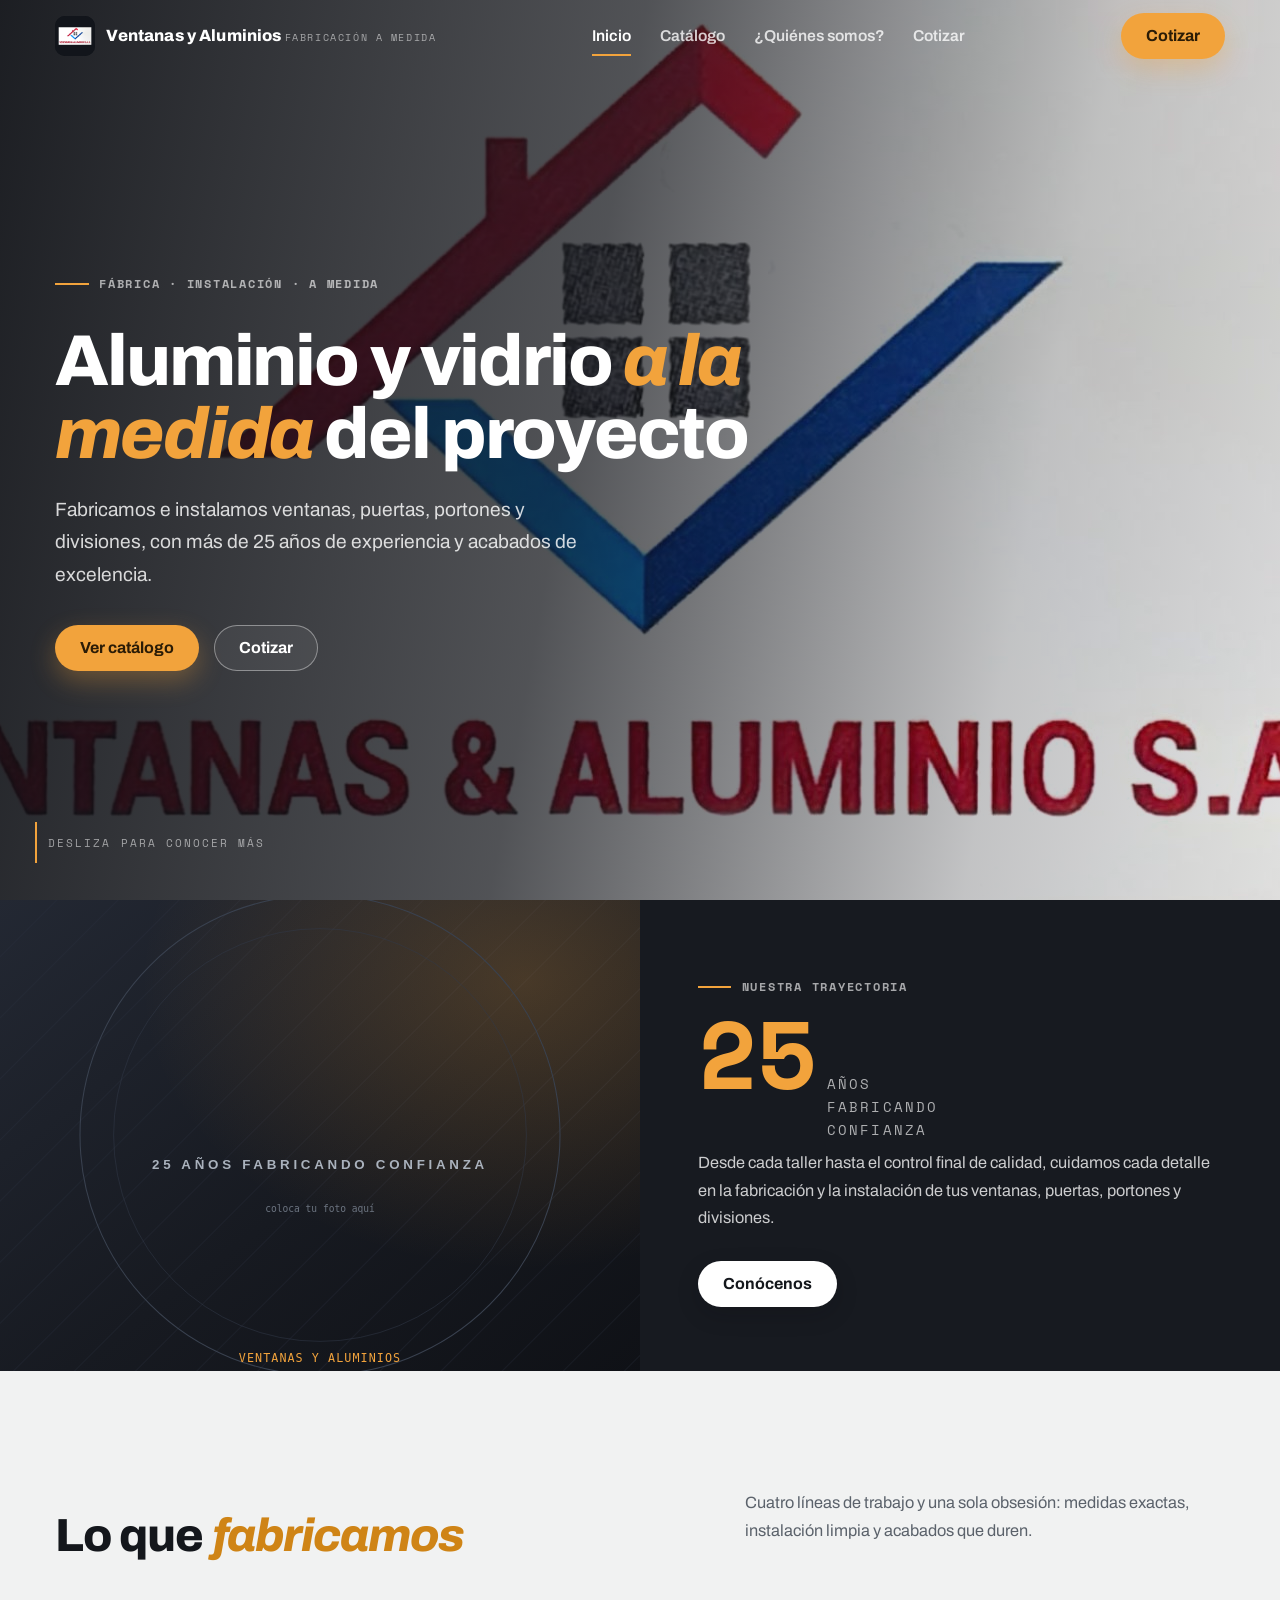
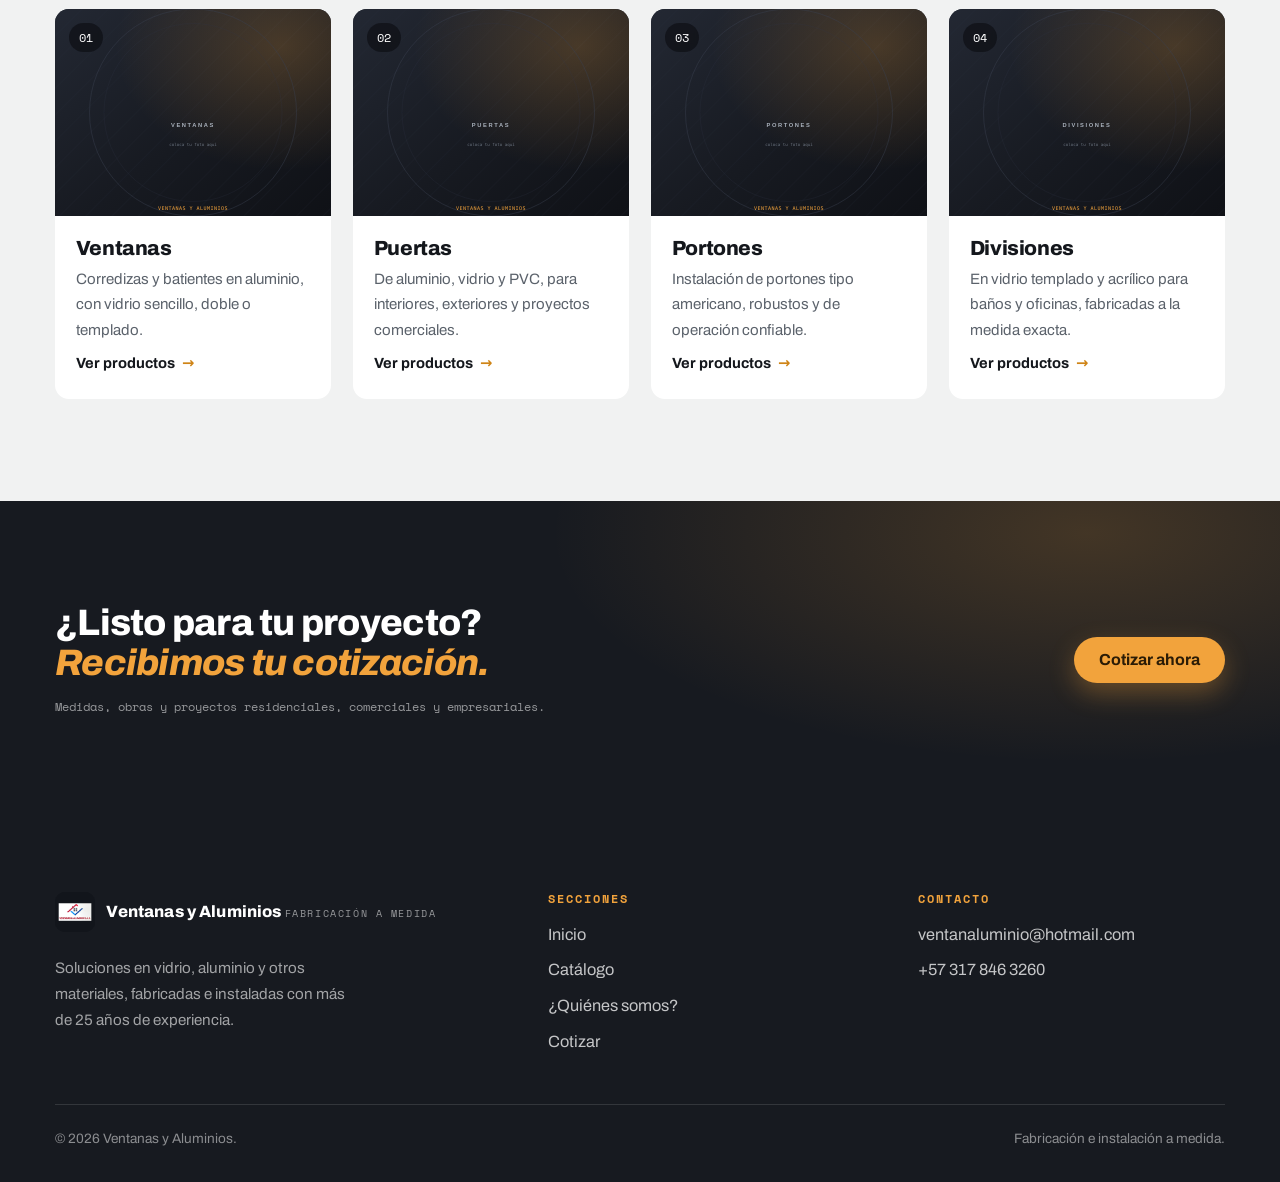
==== commit 973ac558: "Revert "Cotizador en 3 pasos con plano esquematico vivo" This reverts commit f46da323d464e8899e0e25d" ====
--- a/index.html
+++ b/index.html
@@ -4,10 +4,9 @@
   <meta charset="UTF-8">
   <meta name="viewport" content="width=device-width, initial-scale=1.0">
   <title>Ventanas y Aluminios — Fabricación e instalación a medida</title>
-  <meta name="description" content="Cotizador en línea con plano esquemático interactivo. Ventanas, puertas, portones y divisiones en aluminio y vidrio, fabricados e instalados con más de 25 años de experiencia.">
+  <meta name="description" content="Fabricamos e instalamos ventanas, puertas, portones y divisiones en aluminio y vidrio. Más de 25 años de experiencia.">
   <link rel="icon" type="image/png" href="img/favicon.png">
-  <link rel="stylesheet" href="css/estilos.css?v=5">
-  <link rel="stylesheet" href="css/cotizador.css?v=5">
+  <link rel="stylesheet" href="css/estilos.css">
 </head>
 <body>
 
@@ -47,99 +46,50 @@
   </nav>
 
   <main>
-    <!-- ============ Hero con cotizador integrado ============ -->
-    <section class="hero-cotiza" id="inicio">
-      <div class="contenedor hero-cotiza__rejilla">
-        <div class="hero-cotiza__texto reveal">
-          <p class="etiqueta">Fábrica · Instalación · A medida</p>
-          <h1 class="hero-cotiza__titulo">Aluminio y vidrio <em>a la medida</em> del proyecto</h1>
-          <p class="hero-cotiza__bajada">Cotiza en 30 segundos con nuestro plano esquemático interactivo: elige medidas y acabados y mira exactamente lo que vas a pagar, con precio final a WhatsApp.</p>
-
-          <div class="hero-cotiza__metricas">
-            <div class="metrica-circulo">
-              <span class="metrica-circulo__num">+15</span>
-              <span class="metrica-circulo__rotulo">años</span>
-              <span class="metrica-circulo__sub">de experiencia</span>
-            </div>
-            <div class="metrica-circulo">
-              <span class="metrica-circulo__num">+1.200</span>
-              <span class="metrica-circulo__rotulo">obras</span>
-              <span class="metrica-circulo__sub">entregadas</span>
-            </div>
-            <div class="metrica-circulo">
-              <span class="metrica-circulo__num">100%</span>
-              <span class="metrica-circulo__rotulo">garantía</span>
-              <span class="metrica-circulo__sub">de instalación</span>
-            </div>
-          </div>
-
-          <a class="btn btn--principal" href="#cotizador" data-cotizar>Cotizar ahora</a>
-        </div>
-
-        <div class="hero-cotiza__plano reveal reveal--delay" aria-hidden="true">
-          <div class="plano-esquematico" data-plano-marcos="3">
-            <span class="plano-esquematico__vineta">Plano esquemático en vivo</span>
-            <svg class="plano-esquematico__svg" viewBox="0 0 420 300" role="img" aria-label="Plano esquemático dinámico del cotizador">
-              <defs>
-                <linearGradient id="rejas" x1="0" y1="0" x2="1" y2="1">
-                  <stop offset="0" stop-color="#fff" stop-opacity=".38"/>
-                  <stop offset="1" stop-color="#fff" stop-opacity=".06"/>
-                </linearGradient>
-                <pattern id="reticula" width="16" height="16" patternUnits="userSpaceOnUse">
-                  <path d="M16 0H0v16" fill="none" stroke="#cfe0ff" stroke-width=".5" stroke-opacity=".3"/>
-                </pattern>
-              </defs>
-              <rect x="0" y="0" width="420" height="300" fill="url(#reticula)"/>
-              <g class="plano-esquematico__paredes">
-                <rect class="linea-plano" x="34" y="34" width="352" height="232" rx="6" fill="none" stroke="#dfe8ff" stroke-width="18" stroke-opacity=".55"/>
-              </g>
-              <g data-plano-ventana>
-                <rect class="alma-plano" x="220" y="120" width="120" height="90" rx="4" fill="#fff" stroke="#2b5bd7" stroke-width="8"/>
-                <path class="virotes" d="M280 120v90M220 165h120" stroke="#2b5bd7" stroke-width="4" opacity=".75"/>
-              </g>
-              <circle cx="60" cy="70" r="7" fill="#f2a33c"/>
-              <text x="60" y="102" text-anchor="middle" fill="#a8802f" font-size="11" font-family="var(--mono)">Marco</text>
-              <circle cx="348" cy="70" r="7" fill="#f2a33c"/>
-              <text x="348" y="102" text-anchor="middle" fill="#a8802f" font-size="11" font-family="var(--mono)">Vidrio</text>
-              <g class="plano-esquematico__cotas">
-                <line x1="220" y1="248" x2="340" y2="248" stroke="#2b5bd7" stroke-width="2"/>
-                <polygon points="220,248 231,242 231,254" fill="#2b5bd7"/>
-                <polygon points="340,248 329,242 329,254" fill="#2b5bd7"/>
-                <text x="280" y="266" text-anchor="middle" fill="#1e2b5c" font-size="12" font-weight="700" font-family="var(--mono)"><tspan>Ancho</tspan> <tspan data-plano-ancho>0,00 m</tspan></text>
-              </g>
-            </svg>
-            <span class="plano-esquematico__pie">Se dibuja según tus medidas · desde $<span data-precio-ia></span>/m²</span>
-          </div>
-        </div>
-      </div>
-      <p class="hero-cotiza__pista">Desliza para conocer el cotizador →</p>
-    </section>
-
-    <!-- ============ Franja confianza ============ -->
-    <section class="franja-confianza">
-      <div class="contenedor franja-confianza__interior">
-        <div class="franja-confianza__caja reveal">
-          <img class="franja-confianza__img" data-img="inicio.confianza" alt="Nuestro taller y trayectoria de 25 años">
-          <div class="franja-confianza__texto">
-            <p class="etiqueta etiqueta--claro">Nuestra trayectoria</p>
-            <div class="franja-confianza__numero">
-              <b>25</b>
-              <span>años fabricando confianza</span>
-            </div>
-            <p class="franja-confianza__detalle">Desde cada taller hasta el control final de calidad, cuidamos cada detalle de la fabricación e instalación de tus ventanas, puertas, portones y divisiones.</p>
-            <a class="btn btn--claro" href="quienes-somos.html" data-cotizar>Conócenos</a>
-          </div>
-        </div>
-      </div>
-    </section>
-
-    <!-- ============ Catálogo corto con tarjetas ============ -->
+    <section class="hero" id="inicio">
+      <div class="hero__media">
+        <img class="hero__img" data-img="inicio.hero" alt="Portada: fabricación e instalación de ventanas y aluminio" fetchpriority="high">
+        <div class="hero__velo"></div>
+      </div>
+      <div class="contenedor">
+        <div class="hero__contenido">
+          <p class="etiqueta etiqueta--claro animar-entrada">Fábrica · Instalación · A medida</p>
+          <h1 class="hero__titulo animar-entrada" style="animation-delay:.08s">Aluminio y vidrio <em>a la medida</em> del proyecto</h1>
+          <p class="hero__bajada animar-entrada" style="animation-delay:.16s">Fabricamos e instalamos ventanas, puertas, portones y divisiones, con más de 25 años de experiencia y acabados de excelencia.</p>
+          <div class="hero__ctas animar-entrada" style="animation-delay:.24s">
+            <a class="btn btn--principal" href="catalogo.html">Ver catálogo</a>
+            <a class="btn btn--borde-claro" href="contacto.html" data-cotizar>Cotizar</a>
+          </div>
+        </div>
+      </div>
+      <p class="hero__pista">Desliza para conocer más</p>
+    </section>
+
+    <section class="franja">
+      <div class="franja__rejilla">
+        <div class="franja__media reveal">
+          <img class="franja__img" data-img="inicio.confianza" alt="Nuestro taller y trayectoria de 25 años">
+        </div>
+        <div class="franja__cuerpo reveal">
+          <p class="etiqueta etiqueta--claro">Nuestra trayectoria</p>
+          <div class="franja__numero">
+            <b>25</b>
+            <span>años fabricando confianza</span>
+          </div>
+          <p class="franja__texto">Desde cada taller hasta el control final de calidad, cuidamos cada detalle en la fabricación y la instalación de tus ventanas, puertas, portones y divisiones.</p>
+          <div class="hero__ctas" style="margin-top:1.8rem">
+            <a class="btn btn--claro" href="quienes-somos.html">Conócenos</a>
+          </div>
+        </div>
+      </div>
+    </section>
+
     <section class="espacio-seccion">
       <div class="contenedor">
         <div class="seccion-titulo reveal">
-          <h2>Nuestros <em>sistemas</em></h2>
+          <h2>Lo que <em>fabricamos</em></h2>
           <div class="seccion-titulo__info">
-            <p>Elegí un sistema y presupuestá en minutos. Cada cotización se basa en tus medidas reales.</p>
+            <p>Cuatro líneas de trabajo y una sola obsesión: medidas exactas, instalación limpia y acabados que duren.</p>
           </div>
         </div>
 
@@ -152,7 +102,7 @@
             <div class="tarjeta-servicio__cuerpo">
               <h3>Ventanas</h3>
               <p>Corredizas y batientes en aluminio, con vidrio sencillo, doble o templado.</p>
-              <a class="tarjeta-servicio__link" href="catalogo.html#ventanas" data-cotizar>
+              <a class="tarjeta-servicio__link" href="catalogo.html#ventanas">
                 Ver productos <span class="flecha-cta">→</span>
               </a>
             </div>
@@ -166,7 +116,7 @@
             <div class="tarjeta-servicio__cuerpo">
               <h3>Puertas</h3>
               <p>De aluminio, vidrio y PVC, para interiores, exteriores y proyectos comerciales.</p>
-              <a class="tarjeta-servicio__link" href="catalogo.html#puertas" data-cotizar>
+              <a class="tarjeta-servicio__link" href="catalogo.html#puertas">
                 Ver productos <span class="flecha-cta">→</span>
               </a>
             </div>
@@ -180,7 +130,7 @@
             <div class="tarjeta-servicio__cuerpo">
               <h3>Portones</h3>
               <p>Instalación de portones tipo americano, robustos y de operación confiable.</p>
-              <a class="tarjeta-servicio__link" href="catalogo.html#portones" data-cotizar>
+              <a class="tarjeta-servicio__link" href="catalogo.html#portones">
                 Ver productos <span class="flecha-cta">→</span>
               </a>
             </div>
@@ -194,206 +144,15 @@
             <div class="tarjeta-servicio__cuerpo">
               <h3>Divisiones</h3>
               <p>En vidrio templado y acrílico para baños y oficinas, fabricadas a la medida exacta.</p>
-              <a class="tarjeta-servicio__link" href="catalogo.html#divisiones" data-cotizar>
-                Ver productos <span class="flecha-cta">→</span>
-              </a>
-            </div>
-          </article>
-        </div>
-      </div>
-    </section>
-
-    <!-- ============ COTIZADOR · 3 pasos + plano dinámico ============ -->
-    <section class="cotizador" id="cotizador">
-      <div class="contenedor">
-        <div class="seccion-titulo seccion-titulo--claro reveal">
-          <h2>Cotizá <em>en vivo</em></h2>
-          <div class="seccion-titulo__info">
-            <p>El plano de la derecha se redibuja con cada cambio. Terminá y enviá el pedido a WhatsApp, o descargalo en PDF.</p>
-          </div>
-        </div>
-
-        <div class="cotizador-rejilla">
-          <!-- Columna formulario -->
-          <form class="cotizador-formulario" id="formCotizador" novalidate>
-            <div class="pasos-cabecera" role="tablist" aria-label="Pasos del cotizador">
-              <button class="paso-chip is-activo" type="button" role="tab" data-paso-tab="1">1 · Medidas</button>
-              <button class="paso-chip" type="button" role="tab" data-paso-tab="2" disabled>2 · Acabados</button>
-              <button class="paso-chip" type="button" role="tab" data-paso-tab="3" disabled>3 · Resumen</button>
-            </div>
-
-            <!-- Paso 1: medidas -->
-            <fieldset class="paso is-activo" data-paso="1">
-              <legend class="paso-leyenda">Paso 1 · Elige el producto y las medidas</legend>
-
-              <div class="campo-campo">
-                <label class="campo-etiqueta" for="cqProducto">Producto</label>
-                <select id="cqProducto" data-cq-producto>
-                  <option value="ventanas" data-precio="config.cotizador.base.ventanas">Ventanas</option>
-                  <option value="puertas" data-precio="config.cotizador.base.puertas">Puertas</option>
-                  <option value="portones" data-precio="config.cotizador.base.portones">Portones</option>
-                  <option value="divisiones" data-precio="config.cotizador.base.divisiones">Divisiones</option>
-                  <option value="baranda" data-precio="config.cotizador.base.baranda">Barandas</option>
-                </select>
-              </div>
-
-              <div class="campo-rejilla">
-                <div class="campo-campo">
-                  <label class="campo-etiqueta">Ancho</label>
-                  <input class="campo-rango" type="range" data-cq-parte="ancho" min="50" max="600" step="10" value="150">
-                  <div class="campo-rango__fila">
-                    <span data-cq-valor="ancho">1,50</span><span>m</span>
-                  </div>
-                </div>
-                <div class="campo-campo">
-                  <label class="campo-etiqueta">Alto</label>
-                  <input class="campo-rango" type="range" data-cq-parte="alto" min="50" max="300" step="10" value="150">
-                  <div class="campo-rango__fila">
-                    <span data-cq-valor="alto">1,50</span><span>m</span>
-                  </div>
-                </div>
-              </div>
-
-              <div class="campo-campo">
-                <label class="campo-etiqueta">Cantidad</label>
-                <div class="campo-stepper">
-                  <button class="btn-stepper" type="button" data-cq-menos aria-label="Restar unidad">−</button>
-                  <output data-cq-cantidad>1</output>
-                  <button class="btn-stepper" type="button" data-cq-mas aria-label="Sumar unidad">+</button>
-                </div>
-              </div>
-
-              <div class="paso-acciones">
-                <span class="paso-pista">Paso 1 de 3</span>
-                <button class="btn btn--principal" type="button" data-cq-siguiente>Continuar →</button>
-              </div>
-            </fieldset>
-
-            <!-- Paso 2: acabados y cristales -->
-            <fieldset class="paso" data-paso="2" hidden>
-              <legend class="paso-leyenda">Paso 2 · Acabado y cristal</legend>
-
-              <div class="campo-campo">
-                <span class="campo-etiqueta">Acabado</span>
-                <div class="selector-opciones" data-cq-opciones="acabados">
-                  <label class="opcion"><input type="radio" name="cqAcabado" value="mate_negro" checked><span>Mate Negro</span></label>
-                  <label class="opcion"><input type="radio" name="cqAcabado" value="blanco"><span>Blanco Esmaltado</span></label>
-                  <label class="opcion"><input type="radio" name="cqAcabado" value="anodizado"><span>Anodizado Natural</span></label>
-                  <label class="opcion"><input type="radio" name="cqAcabado" value="chocolate"><span>Chocolate</span></label>
-                  <label class="opcion"><input type="radio" name="cqAcabado" value="madera"><span>Madera Roble</span></label>
-                </div>
-              </div>
-
-              <div class="campo-campo">
-                <span class="campo-etiqueta">Cristal</span>
-                <div class="selector-opciones" data-cq-opciones="cristales">
-                  <label class="opcion"><input type="radio" name="cqCristal" value="claro" checked><span>Claro Templable 6 mm</span></label>
-                  <label class="opcion"><input type="radio" name="cqCristal" value="filtrasol"><span>Filtrasol 6 mm</span></label>
-                  <label class="opcion"><input type="radio" name="cqCristal" value="duovent"><span>DúoVent 6+12+6</span></label>
-                  <label class="opcion"><input type="radio" name="cqCristal" value="templado"><span>Templado 9.5 mm</span></label>
-                </div>
-              </div>
-
-              <div class="campo-rejilla">
-                <label class="opcion-fila"><input type="checkbox" data-cq-menaje="instalacion"><span>Incluir instalación</span></label>
-                <label class="opcion-fila"><input type="checkbox" data-cq-menaje="mosquitero"><span>Incluir mosquitero</span></label>
-              </div>
-
-              <div class="paso-acciones paso-acciones--repartido">
-                <button class="btn btn--borde" type="button" data-cq-atras>← Volver</button>
-                <button class="btn btn--principal" type="button" data-cq-paso3>Ver resumen →</button>
-              </div>
-            </fieldset>
-
-            <!-- Paso 3: resumen -->
-            <fieldset class="paso" data-paso="3" hidden>
-              <legend class="paso-leyenda">Paso 3 · Resumen y envío</legend>
-
-              <div class="resumen-linea"><span>Producto</span><b data-rs-producto></b></div>
-              <div class="resumen-linea"><span>Medidas</span><b><span data-rs-ancho></span> × <span data-rs-alto></span> m · × <span data-rs-cantidad></span></b></div>
-              <div class="resumen-linea"><span>Acabado</span><b data-rs-acabado></b></div>
-              <div class="resumen-linea"><span>Cristal</span><b data-rs-cristal></b></div>
-              <div class="resumen-linea"><span>Instalación</span><b data-rs-instalacion></b></div>
-              <div class="resumen-linea"><span>Mosquitero</span><b data-rs-mosquitero></b></div>
-              <div class="resumen-total"><span>Total estimado</span><b data-rs-total></b></div>
-
-              <div class="paso-acciones paso-acciones--repartido">
-                <button class="btn btn--borde" type="button" data-cq-atras2>← Volver</button>
-                <a class="btn btn--principal" href="#" data-cq-whatsapp target="_blank" rel="noopener">Enviar a WhatsApp</a>
-              </div>
-              <button class="btn btn--borde btn--ancho" type="button" data-cq-pdf>Descargar cotización en PDF</button>
-              <p class="paso-pista" style="text-align:center">Los precios base se editan desde el panel de administración.</p>
-            </fieldset>
-          </form>
-
-          <!-- Columna plano dinámico -->
-          <aside class="cotizador-plano" aria-label="Plano esquemático dinámico">
-            <div class="plano-vivo">
-              <span class="plano-vivo__vineta">Plano esquemático en vivo</span>
-              <svg class="plano-vivo__svg" viewBox="0 0 420 300" role="img" aria-label="Vista de tu proyecto">
-                <defs>
-                  <pattern id="reticula2" width="14" height="14" patternUnits="userSpaceOnUse">
-                    <path d="M14 0H0v14" fill="none" stroke="#cfe0ff" stroke-width=".5" stroke-opacity=".3"/>
-                  </pattern>
-                </defs>
-                <rect x="0" y="0" width="420" height="300" fill="url(#reticula2)"/>
-                <rect class="linea-plano" x="20" y="20" width="380" height="260" rx="8" fill="none" stroke="#dfe8ff" stroke-width="14" stroke-opacity=".55"/>
-                <g data-plano-vivo-ventana class="plano-vivo__ventana">
-                  <rect class="alma-plano" data-plano-grupo="marco" x="150" y="100" width="120" height="100" rx="3" fill="#fff" stroke="#2b5bd7" stroke-width="8"/>
-                  <path data-plano-grupo="cruces" d="M210 100v100M150 150h120" stroke="#2b5bd7" stroke-width="4" opacity=".8"/>
-                </g>
-                <g class="plano-vivo__cota-h">
-                  <line x1="150" y1="252" x2="270" y2="252" stroke="#2b5bd7" stroke-width="2"/>
-                  <polygon points="150,252 161,246 161,258" fill="#2b5bd7"/>
-                  <polygon points="270,252 259,246 259,258" fill="#2b5bd7"/>
-                  <text x="210" y="274" text-anchor="middle" fill="#1e2b5c" font-size="12" font-weight="700" font-family="var(--mono)"><tspan data-plano-cota-ancho>1,50</tspan> m</text>
-                </g>
-                <g class="plano-vivo__cota-v">
-                  <line x1="308" y1="100" x2="308" y2="200" stroke="#2b5bd7" stroke-width="2"/>
-                  <polygon points="308,100 302,111 314,111" fill="#2b5bd7"/>
-                  <polygon points="308,200 302,189 314,189" fill="#2b5bd7"/>
-                  <text x="340" y="156" transform="rotate(90 340 156)" fill="#1e2b5c" font-size="12" font-weight="700" font-family="var(--mono)"><tspan data-plano-cota-alto>1,50</tspan> m</text>
-                </g>
-              </svg>
-              <div class="plano-vivo__datos">
-                <span>Área: <b data-plano-area>2,25 m²</b></span>
-                <span>Cantidad: <b data-plano-cantidad>1</b></span>
-              </div>
-            </div>
-            <p class="cotizador-plano__nota">Acabados y cristales modifican el costo final. Todo es editable desde el panel: la plancha de precios está en “Configuración del sitio”.</p>
-          </aside>
-        </div>
-      </div>
-    </section>
-
-    <!-- ============ FAQ ============ -->
-    <section class="espacio-seccion">
-      <div class="contenedor contenedor--angosto">
-        <div class="seccion-titulo reveal">
-          <h2>Preguntas <em>frecuentes</em></h2>
-        </div>
-        <div class="faq">
-          <details class="faq-item reveal">
-            <summary>¿Cuánto tarda la fabricación?</summary>
-            <p>Desde que confirmamos medidas y acabados, una ventana estándar se fabrica e instala en 2 a 3 semanas, dependiendo del volumen y del cristal elegido.</p>
-          </details>
-          <details class="faq-item reveal">
-            <summary>¿El precio del cotizador es el final?</summary>
-            <p>El cotizador calcula un total estimado con las medidas y opciones que elegís, usando los valores de la plancha de precios. El valor exacto lo confirmamos al coordinar la visita de medición y queda fijado antes de la orden de fabricación.</p>
-          </details>
-          <details class="faq-item reveal">
-            <summary>¿Hacen instalación a domicilio?</summary>
-            <p>Sí, instalación profesional incluida en la cotización. Cubrimos obra, vivienda y proyectos comerciales con control de calidad en cada etapa.</p>
-          </details>
-          <details class="faq-item reveal">
-            <summary>¿Qué cristales recomiendan para el calor?</summary>
-            <p>Para climas cálidos recomendamos DúoVent 6+12+6 (doble cámara) o Filtrasol 6 mm, que reducen la ganancia térmica y el ruido.</p>
-          </details>
-        </div>
-      </div>
-    </section>
-
-    <!-- ============ CTA final ============ -->
+              <a class="tarjeta-servicio__link" href="catalogo.html#divisiones">
+                Ver productos <span class="flecha-cta">→</span>
+              </a>
+            </div>
+          </article>
+        </div>
+      </div>
+    </section>
+
     <section class="cta-fuerte espacio-seccion">
       <div class="contenedor cta-fuerte__rejilla">
         <div class="reveal">
@@ -442,11 +201,10 @@
     </div>
   </footer>
 
-  <script src="js/datos.js?v=4"></script>
-  <script src="js/sitio.js?v=4"></script>
-  <script src="js/cotizador.js?v=4"></script>
+  <script src="js/datos.js?v=3"></script>
+  <script src="js/sitio.js?v=3"></script>
   <script>
     document.getElementById('anio').textContent = new Date().getFullYear();
   </script>
 </body>
-</html>
+</html>
